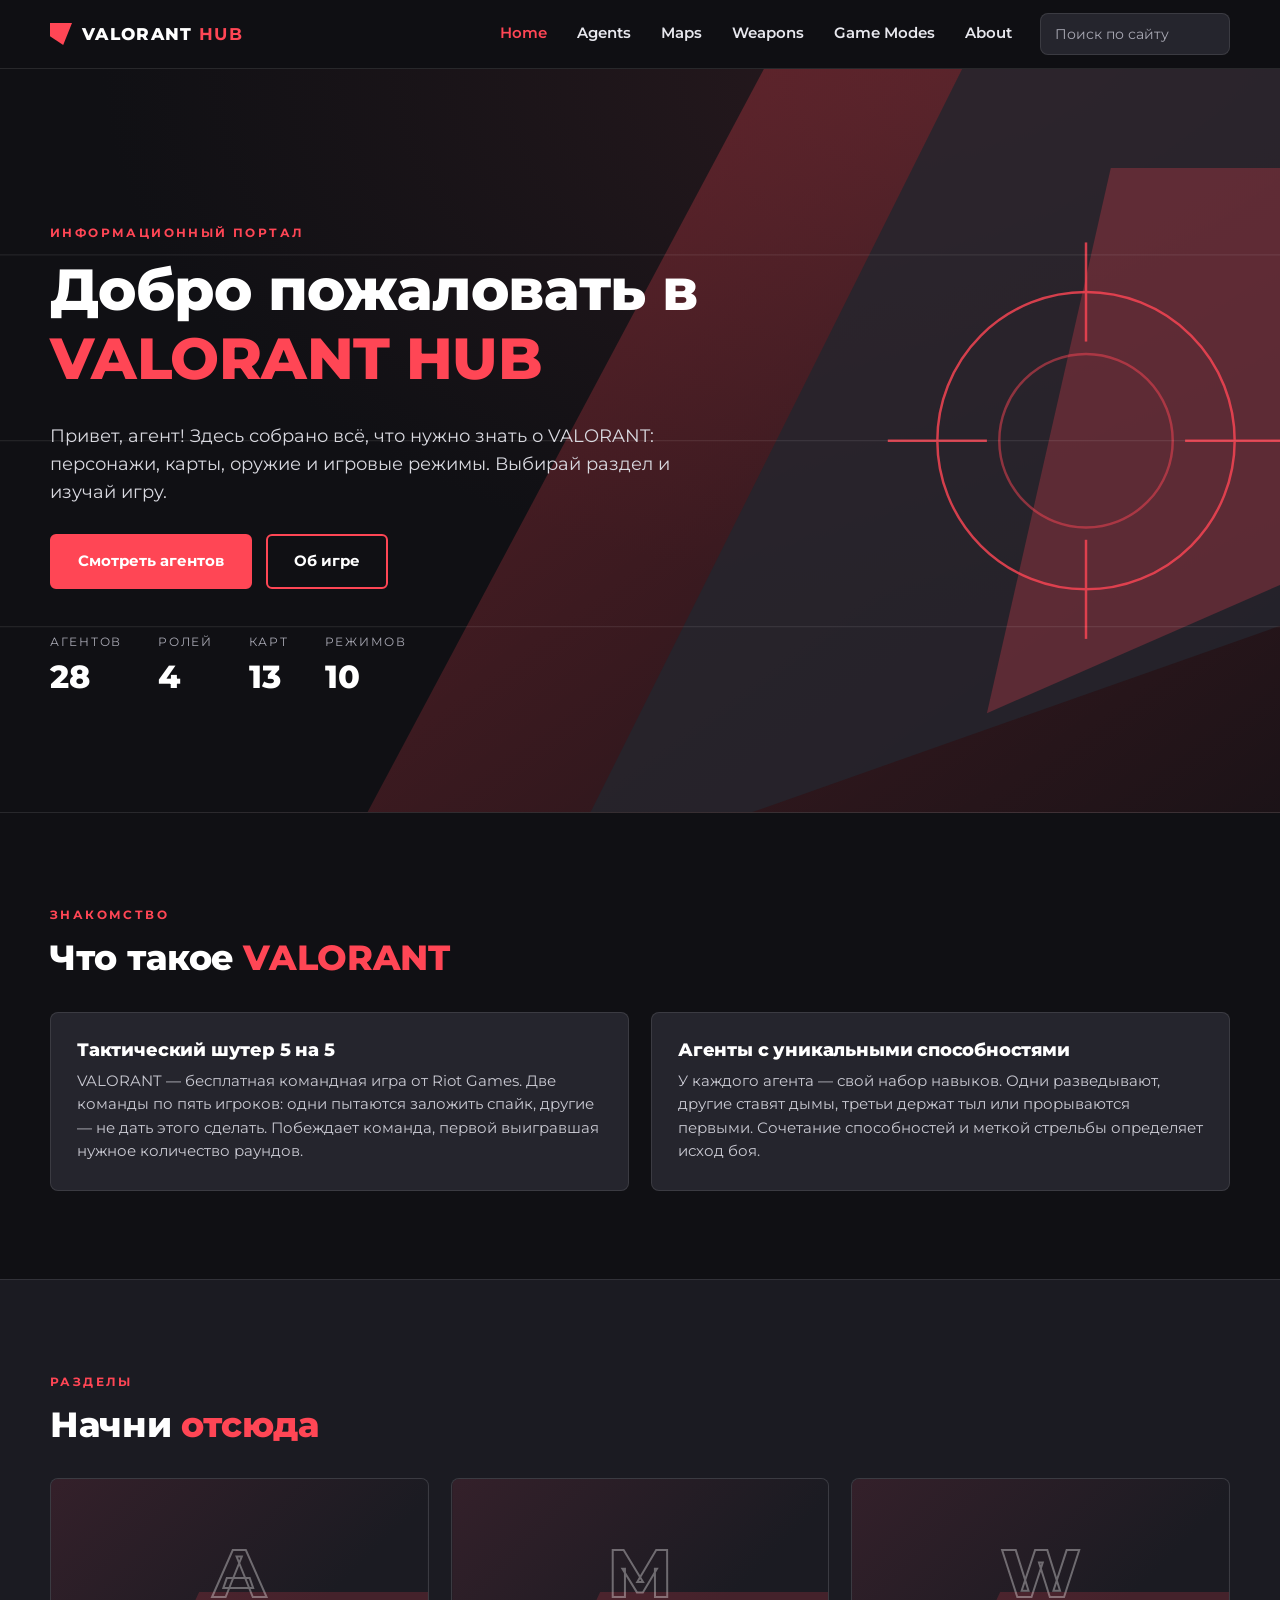
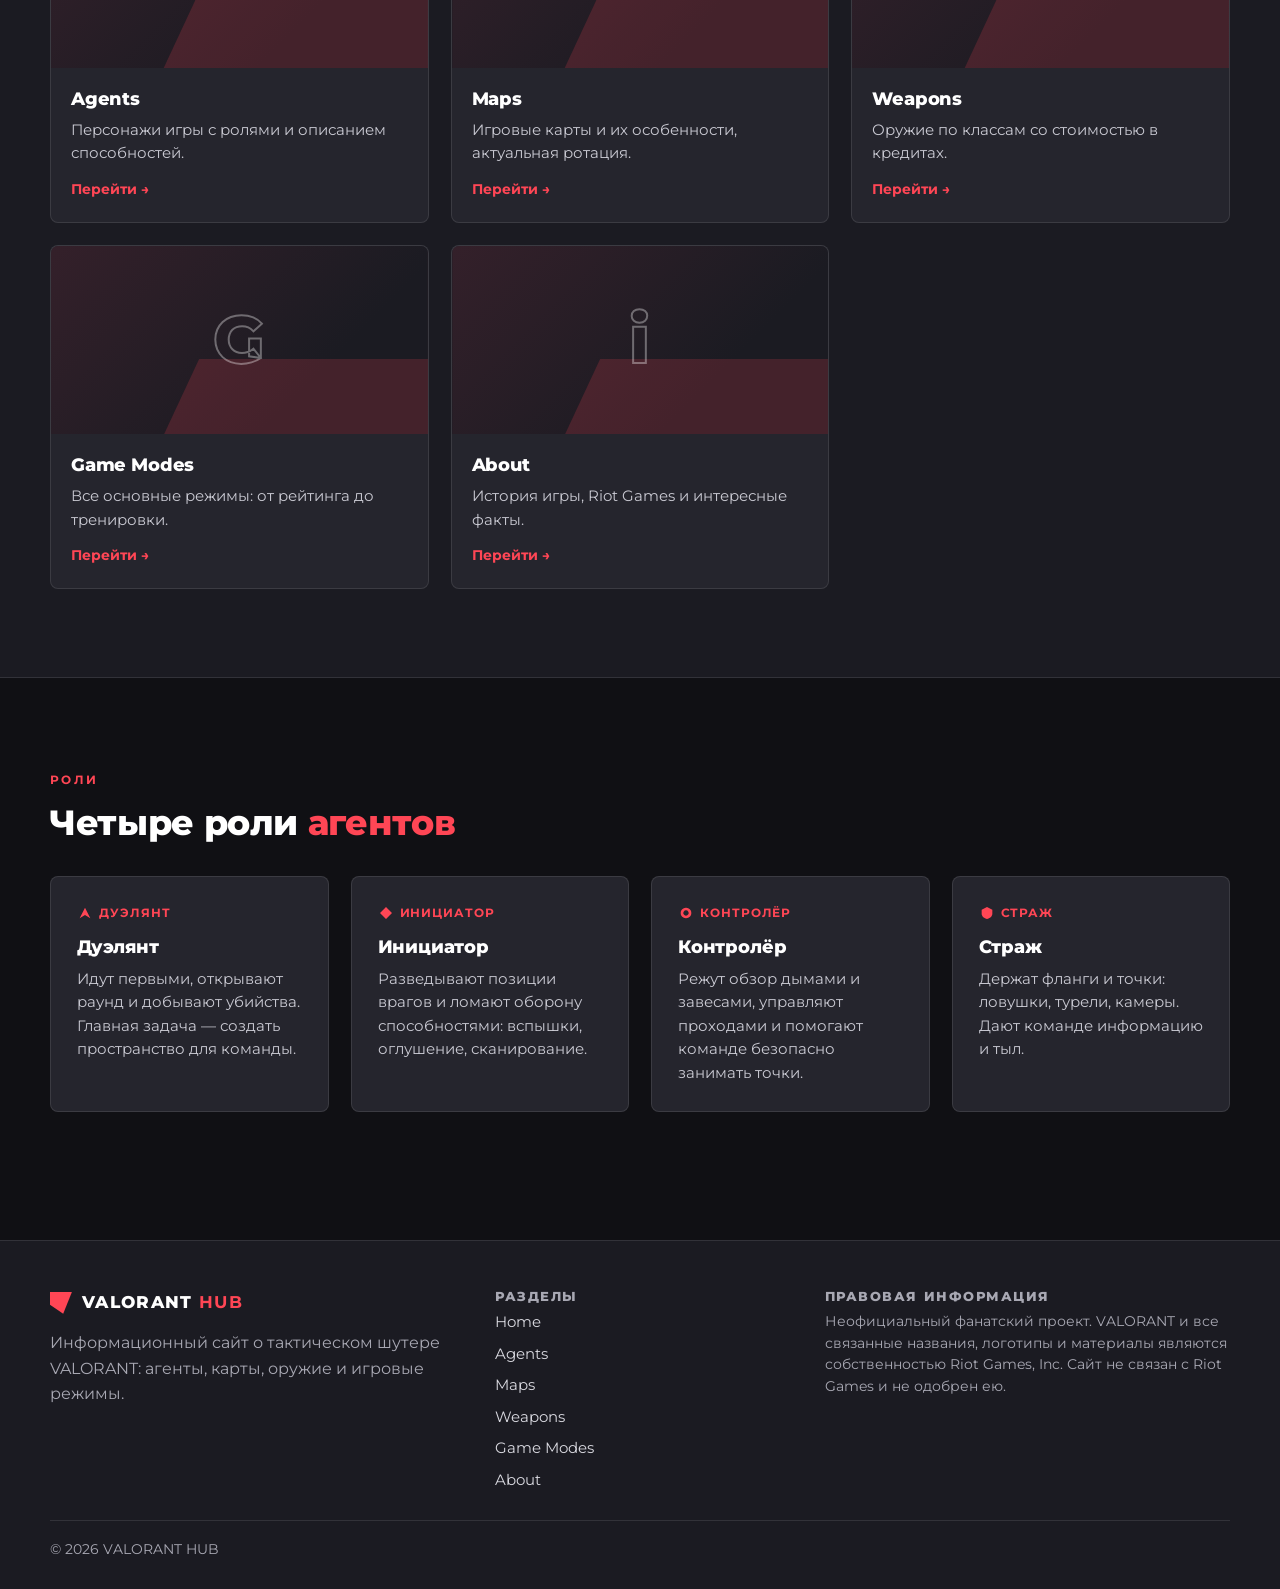
==== index.html @ 15f62a15 "Add VALORANT HUB site Static multi-page site: Home, Agents, Maps, Weapons, Game Modes, About. Dark t" ====
<!DOCTYPE html>
<html lang="ru">
<head>
<meta charset="utf-8">
<meta name="viewport" content="width=device-width, initial-scale=1">
<title>VALORANT HUB — всё об игре VALORANT</title>
<meta name="description" content="Информационный сайт о VALORANT: агенты, карты, оружие и игровые режимы.">
<meta name="theme-color" content="#101014">
<link rel="preconnect" href="https://fonts.googleapis.com">
<link rel="preconnect" href="https://fonts.gstatic.com" crossorigin>
<link href="https://fonts.googleapis.com/css2?family=Montserrat:wght@400;500;600;700;800&display=swap" rel="stylesheet">
<link rel="stylesheet" href="css/style.css">
</head>
<body>
<header class="site-header">
  <div class="container header-inner">
    <a class="logo" href="index.html" aria-label="VALORANT HUB — на главную"><span class="logo-mark" aria-hidden="true"></span><span class="logo-text">VALORANT <b>HUB</b></span></a>
    <button class="nav-toggle" type="button" aria-label="Открыть меню" aria-expanded="false" aria-controls="nav"><span></span><span></span><span></span></button>
    <nav id="nav" class="nav" aria-label="Основная навигация">
      <a href="index.html" class="active" aria-current="page">Home</a><a href="agents.html">Agents</a><a href="maps.html">Maps</a><a href="weapons.html">Weapons</a><a href="modes.html">Game Modes</a><a href="about.html">About</a>
      <div class="search">
        <input type="search" id="site-search" placeholder="Поиск по сайту" autocomplete="off" aria-label="Поиск по сайту">
        <ul id="search-results" class="search-results" hidden></ul>
      </div>
    </nav>
  </div>
</header>
<main>
<section class="hero">
  <svg class="hero-art" viewBox="0 0 1200 600" preserveAspectRatio="xMidYMid slice" aria-hidden="true">
    <defs>
      <linearGradient id="g1" x1="0" y1="0" x2="1" y2="1">
        <stop offset="0" stop-color="#FF4655" stop-opacity=".9"/>
        <stop offset="1" stop-color="#FF4655" stop-opacity=".1"/>
      </linearGradient>
    </defs>
    <polygon points="700,0 1200,0 1200,600 380,600" fill="url(#g1)" opacity=".35"/>
    <polygon points="860,0 1200,0 1200,420 690,600 560,600" fill="#25252D" opacity=".85"/>
    <polygon points="980,80 1200,80 1200,380 880,520" fill="#FF4655" opacity=".25"/>
    <g stroke="#FF4655" stroke-width="2" fill="none" opacity=".8">
      <circle cx="960" cy="300" r="120"/>
      <circle cx="960" cy="300" r="70" opacity=".6"/>
      <line x1="960" y1="140" x2="960" y2="220"/>
      <line x1="960" y1="380" x2="960" y2="460"/>
      <line x1="800" y1="300" x2="880" y2="300"/>
      <line x1="1040" y1="300" x2="1120" y2="300"/>
    </g>
    <g stroke="#fff" stroke-opacity=".08">
      <line x1="0" y1="150" x2="1200" y2="150"/>
      <line x1="0" y1="300" x2="1200" y2="300"/>
      <line x1="0" y1="450" x2="1200" y2="450"/>
    </g>
  </svg>
  <div class="container hero-inner">
    <span class="kicker">Информационный портал</span>
    <h1>Добро пожаловать в <span class="accent">VALORANT HUB</span></h1>
    <p class="lead">Привет, агент! Здесь собрано всё, что нужно знать о VALORANT: персонажи, карты, оружие и игровые режимы. Выбирай раздел и изучай игру.</p>
    <div class="btn-row">
      <a class="btn" href="agents.html">Смотреть агентов</a>
      <a class="btn btn-ghost" href="about.html">Об игре</a>
    </div>
    <dl class="stats">
      <div><dt>Агентов</dt><dd>28</dd></div>
      <div><dt>Ролей</dt><dd>4</dd></div>
      <div><dt>Карт</dt><dd>13</dd></div>
      <div><dt>Режимов</dt><dd>10</dd></div>
    </dl>
  </div>
</section><section class="section">
  <div class="container">
    <div class="section-head"><span class="kicker">Знакомство</span><h2>Что такое <span class="accent">VALORANT</span></h2></div>
    <div class="grid grid-2">
      <article class="card pad">
        <h3>Тактический шутер 5 на 5</h3>
        <p>VALORANT — бесплатная командная игра от Riot Games. Две команды по пять игроков: одни пытаются заложить спайк, другие — не дать этого сделать. Побеждает команда, первой выигравшая нужное количество раундов.</p>
      </article>
      <article class="card pad">
        <h3>Агенты с уникальными способностями</h3>
        <p>У каждого агента — свой набор навыков. Одни разведывают, другие ставят дымы, третьи держат тыл или прорываются первыми. Сочетание способностей и меткой стрельбы определяет исход боя.</p>
      </article>
    </div>
  </div>
</section><section class="section alt">
  <div class="container">
    <div class="section-head"><span class="kicker">Разделы</span><h2>Начни <span class="accent">отсюда</span></h2></div>
    <div class="grid grid-3"><a class="card link-card" href="agents.html"><div class="card-media small"><span class="ph" aria-hidden="true">A</span></div><div class="card-body"><h3>Agents</h3><p>Персонажи игры с ролями и описанием способностей.</p><span class="more">Перейти &rarr;</span></div></a><a class="card link-card" href="maps.html"><div class="card-media small"><span class="ph" aria-hidden="true">M</span></div><div class="card-body"><h3>Maps</h3><p>Игровые карты и их особенности, актуальная ротация.</p><span class="more">Перейти &rarr;</span></div></a><a class="card link-card" href="weapons.html"><div class="card-media small"><span class="ph" aria-hidden="true">W</span></div><div class="card-body"><h3>Weapons</h3><p>Оружие по классам со стоимостью в кредитах.</p><span class="more">Перейти &rarr;</span></div></a><a class="card link-card" href="modes.html"><div class="card-media small"><span class="ph" aria-hidden="true">G</span></div><div class="card-body"><h3>Game Modes</h3><p>Все основные режимы: от рейтинга до тренировки.</p><span class="more">Перейти &rarr;</span></div></a><a class="card link-card" href="about.html"><div class="card-media small"><span class="ph" aria-hidden="true">i</span></div><div class="card-body"><h3>About</h3><p>История игры, Riot Games и интересные факты.</p><span class="more">Перейти &rarr;</span></div></a></div>
  </div>
</section><section class="section">
  <div class="container">
    <div class="section-head"><span class="kicker">Роли</span><h2>Четыре роли <span class="accent">агентов</span></h2></div>
    <div class="grid grid-4"><article class="card pad role-card"><span class="chip chip-duelist"><svg viewBox="0 0 24 24" aria-hidden="true"><path d="M4 20 L12 4 L20 20 L12 15 Z"/></svg>Дуэлянт</span><h3>Дуэлянт</h3><p>Идут первыми, открывают раунд и добывают убийства. Главная задача — создать пространство для команды.</p></article><article class="card pad role-card"><span class="chip chip-initiator"><svg viewBox="0 0 24 24" aria-hidden="true"><path d="M12 3 L21 12 L12 21 L3 12 Z M12 8 L16 12 L12 16 L8 12 Z"/></svg>Инициатор</span><h3>Инициатор</h3><p>Разведывают позиции врагов и ломают оборону способностями: вспышки, оглушение, сканирование.</p></article><article class="card pad role-card"><span class="chip chip-controller"><svg viewBox="0 0 24 24" aria-hidden="true"><path d="M12 4a8 8 0 1 0 0.01 0z M12 8a4 4 0 1 1 -0.01 0z"/></svg>Контролёр</span><h3>Контролёр</h3><p>Режут обзор дымами и завесами, управляют проходами и помогают команде безопасно занимать точки.</p></article><article class="card pad role-card"><span class="chip chip-sentinel"><svg viewBox="0 0 24 24" aria-hidden="true"><path d="M12 3 L20 7 V13 C20 17 16 20 12 21 C8 20 4 17 4 13 V7 Z"/></svg>Страж</span><h3>Страж</h3><p>Держат фланги и точки: ловушки, турели, камеры. Дают команде информацию и тыл.</p></article></div>
  </div>
</section>
</main>
<footer class="site-footer">
  <div class="container footer-grid">
    <div>
      <div class="logo logo-footer"><span class="logo-mark" aria-hidden="true"></span><span class="logo-text">VALORANT <b>HUB</b></span></div>
      <p class="muted">Информационный сайт о тактическом шутере VALORANT: агенты, карты, оружие и игровые режимы.</p>
    </div>
    <div>
      <h4>Разделы</h4>
      <div class="footer-links"><a href="index.html">Home</a><a href="agents.html">Agents</a><a href="maps.html">Maps</a><a href="weapons.html">Weapons</a><a href="modes.html">Game Modes</a><a href="about.html">About</a></div>
    </div>
    <div>
      <h4>Правовая информация</h4>
      <p class="muted small">Неофициальный фанатский проект. VALORANT и все связанные названия, логотипы и материалы являются собственностью Riot Games, Inc. Сайт не связан с Riot Games и не одобрен ею.</p>
    </div>
  </div>
  <div class="container footer-bottom"><span>© 2026 VALORANT HUB</span></div>
</footer>
<script src="js/search-index.js"></script>
<script src="js/main.js"></script>
</body>
</html>
---- css/style.css ----
:root{
  --bg:#101014;--card:#25252D;--card-2:#1b1b22;--text:#fff;--muted:#a8a8b3;
  --red:#FF4655;--red-dark:#e03644;--line:rgba(255,255,255,.1);--radius:8px;
  --font:"Montserrat",Roboto,Arial,sans-serif;
}
*{box-sizing:border-box}
html{scroll-behavior:smooth;scroll-padding-top:84px}
body{margin:0;background:var(--bg);color:var(--text);font-family:var(--font);font-size:16px;line-height:1.6;-webkit-font-smoothing:antialiased}
img,svg{max-width:100%}
a{color:var(--red);text-decoration:none}
a:hover{color:#ff6a76}
h1,h2,h3,h4{line-height:1.2;margin:0 0 .5em;font-weight:800;letter-spacing:-.01em}
h1{font-size:clamp(2rem,5vw,3.6rem)}
h2{font-size:clamp(1.5rem,3vw,2.2rem)}
h3{font-size:1.15rem}
h4{font-size:.8rem;text-transform:uppercase;letter-spacing:.12em;color:var(--muted)}
p{margin:0 0 1em}
.container{width:min(1180px,100% - 40px);margin-inline:auto}
.narrow{width:min(820px,100% - 40px)}
.center{text-align:center}
.accent{color:var(--red)}
.muted{color:var(--muted)}
.small{font-size:.85rem}
.kicker{display:inline-block;font-size:.75rem;font-weight:700;letter-spacing:.2em;text-transform:uppercase;color:var(--red);margin-bottom:.8rem}
.lead{font-size:1.1rem;color:#d9d9e0;max-width:640px}

/* header */
.site-header{position:sticky;top:0;z-index:50;background:rgba(16,16,20,.92);backdrop-filter:blur(10px);border-bottom:1px solid var(--line)}
.header-inner{display:flex;align-items:center;justify-content:space-between;gap:20px;min-height:68px}
.logo{display:flex;align-items:center;gap:10px;color:var(--text);font-weight:800;letter-spacing:.08em;font-size:1.05rem}
.logo:hover{color:var(--text)}
.logo b{color:var(--red)}
.logo-mark{width:22px;height:22px;background:var(--red);clip-path:polygon(0 0,100% 0,60% 100%,0 60%)}
.nav{display:flex;align-items:center;gap:6px}
.nav>a{color:#e8e8ee;font-weight:600;font-size:.92rem;padding:8px 12px;border-radius:var(--radius);transition:color .2s}
.nav>a:hover,.nav>a.active{color:var(--red)}
.nav-toggle{display:none;background:none;border:0;padding:10px;cursor:pointer}
.nav-toggle span{display:block;width:24px;height:2px;background:#fff;margin:5px 0;transition:.25s}
.search{position:relative;margin-left:10px}
.search input{width:190px;background:var(--card);border:1px solid var(--line);color:#fff;padding:9px 14px;border-radius:var(--radius);font:inherit;font-size:.88rem}
.search input:focus{outline:2px solid var(--red);outline-offset:1px}
.search input::placeholder{color:var(--muted)}
.search-results{position:absolute;right:0;top:calc(100% + 8px);width:340px;max-height:380px;overflow:auto;list-style:none;margin:0;padding:6px;background:var(--card);border:1px solid var(--line);border-radius:var(--radius);box-shadow:0 20px 40px rgba(0,0,0,.5)}
.search-results a{display:block;padding:10px 12px;border-radius:6px;color:#fff}
.search-results a:hover,.search-results a:focus{background:rgba(255,70,85,.15);outline:0}
.search-results small{display:block;color:var(--muted);font-size:.78rem}
.search-results .empty{padding:12px;color:var(--muted);font-size:.9rem}

/* hero */
.hero{position:relative;overflow:hidden;border-bottom:1px solid var(--line);background:radial-gradient(120% 120% at 80% 0,#2a1a1f 0,var(--bg) 60%)}
.hero-art{position:absolute;inset:0;width:100%;height:100%}
.hero-inner{position:relative;padding:clamp(70px,12vw,150px) 0 clamp(60px,9vw,110px)}
.hero h1{max-width:760px}
.btn-row{display:flex;flex-wrap:wrap;gap:14px;margin:28px 0 44px}
.btn{display:inline-block;background:var(--red);color:#fff;font:inherit;font-weight:700;font-size:.95rem;padding:13px 26px;border:2px solid var(--red);border-radius:6px;cursor:pointer;transition:background .2s,transform .2s}
.btn:hover{background:var(--red-dark);border-color:var(--red-dark);color:#fff;transform:translateY(-2px)}
.btn-ghost{background:transparent}
.btn-ghost:hover{background:var(--red)}
.stats{display:flex;flex-wrap:wrap;gap:36px;margin:0}
.stats dt{font-size:.72rem;letter-spacing:.15em;text-transform:uppercase;color:var(--muted)}
.stats dd{margin:0;font-size:2rem;font-weight:800}

/* sections */
.section{padding:clamp(48px,7vw,88px) 0}
.section.alt{background:var(--card-2);border-block:1px solid var(--line)}
.section-head{margin-bottom:32px}
.page-head{padding:clamp(48px,7vw,84px) 0 20px;border-bottom:1px solid var(--line);background:linear-gradient(180deg,#1a1519,var(--bg))}
.page-head .lead{margin-bottom:24px}
.note{margin-top:32px;padding:14px 18px;border-left:3px solid var(--red);background:var(--card-2);color:var(--muted);font-size:.9rem;border-radius:0 var(--radius) var(--radius) 0}

/* grids and cards */
.grid{display:grid;gap:22px}
.grid-2{grid-template-columns:repeat(2,1fr)}
.grid-3{grid-template-columns:repeat(3,1fr)}
.grid-4{grid-template-columns:repeat(4,1fr)}
.card{background:var(--card);border:1px solid var(--line);border-radius:var(--radius);overflow:hidden;transition:transform .2s,border-color .2s}
.card:target{border-color:var(--red);box-shadow:0 0 0 2px var(--red)}
.card.pad{padding:26px}
.card:hover{transform:translateY(-4px);border-color:rgba(255,70,85,.6)}
.card-body{padding:20px}
.card-body p,.card.pad p{color:#c9c9d2;font-size:.92rem;margin-bottom:0}
.card.pad h2{margin-bottom:.7em}
.card.pad p+p{margin-top:1em}
.card-media{position:relative;aspect-ratio:4/3;display:grid;place-items:center;background:linear-gradient(135deg,#34202a,#1b1b22 70%);background-size:cover;background-position:center top;overflow:hidden}
.card-media::before{content:"";position:absolute;inset:auto -20% -40% 30%;height:80%;background:var(--red);opacity:.18;transform:skewX(-25deg)}
.card-media.small{aspect-ratio:16/8}
.card-media .ph{position:relative;font-size:4.2rem;font-weight:800;color:transparent;-webkit-text-stroke:2px rgba(255,255,255,.35)}
.card-media.has-img .ph,.card-media.has-img::before{display:none}
.link-card{display:block;color:inherit}
.link-card:hover{color:inherit}
.more{display:inline-block;margin-top:12px;color:var(--red);font-weight:700;font-size:.9rem}
.group{margin-bottom:56px}
.group h2{margin-bottom:20px}
.muted-title{font-size:.55em;color:var(--muted);font-weight:600;letter-spacing:.1em;text-transform:uppercase;margin-left:8px}
.price{display:inline-block;font-size:.78rem;font-weight:700;color:var(--red);margin-bottom:8px}
.mode{position:relative}
.mode-no{position:absolute;top:14px;right:20px;font-size:2.6rem;font-weight:800;color:rgba(255,255,255,.07)}
.role-card .chip{margin-bottom:14px}
.facts{margin:0;padding-left:20px;color:#c9c9d2}
.facts li{margin-bottom:.7em}

/* chips, badges, filters */
.chip{display:inline-flex;align-items:center;gap:6px;font-size:.72rem;font-weight:700;letter-spacing:.08em;text-transform:uppercase;color:var(--red);margin-bottom:10px}
.chip svg{width:16px;height:16px;fill:currentColor}
.badge{display:inline-block;font-size:.7rem;font-weight:700;letter-spacing:.08em;text-transform:uppercase;padding:3px 9px;border-radius:4px;margin-bottom:10px}
.badge.on{background:rgba(255,70,85,.18);color:var(--red)}
.badge.off{background:rgba(255,255,255,.08);color:var(--muted)}
.filters{display:flex;flex-wrap:wrap;gap:10px;margin-bottom:28px}
.filter{background:var(--card);color:#fff;border:1px solid var(--line);font:inherit;font-weight:600;font-size:.88rem;padding:9px 18px;border-radius:6px;cursor:pointer;transition:.2s}
.filter:hover{border-color:var(--red)}
.filter.active{background:var(--red);border-color:var(--red)}

/* footer */
.site-footer{margin-top:40px;background:var(--card-2);border-top:1px solid var(--line)}
.footer-grid{display:grid;grid-template-columns:1.4fr 1fr 1.4fr;gap:40px;padding:48px 0 28px}
.logo-footer{margin-bottom:14px}
.footer-links{display:flex;flex-direction:column;gap:8px}
.footer-links a{color:#d9d9e0;font-size:.92rem}
.footer-links a:hover{color:var(--red)}
.footer-bottom{padding:18px 0 28px;border-top:1px solid var(--line);color:var(--muted);font-size:.85rem}

/* responsive */
@media (max-width:1000px){
  .grid-4{grid-template-columns:repeat(3,1fr)}
  .search input{width:150px}
}
@media (max-width:860px){
  .grid-3,.grid-4{grid-template-columns:repeat(2,1fr)}
  .nav-toggle{display:block}
  .nav{position:absolute;left:0;right:0;top:100%;flex-direction:column;align-items:stretch;gap:0;background:var(--bg);border-bottom:1px solid var(--line);padding:10px 20px 20px;display:none}
  .nav.open{display:flex}
  .nav>a{padding:14px 4px;border-bottom:1px solid var(--line);border-radius:0}
  .search{margin:14px 0 0}
  .search input{width:100%}
  .search-results{width:100%;position:static;margin-top:8px;box-shadow:none}
  .nav-toggle[aria-expanded="true"] span:nth-child(1){transform:translateY(7px) rotate(45deg)}
  .nav-toggle[aria-expanded="true"] span:nth-child(2){opacity:0}
  .nav-toggle[aria-expanded="true"] span:nth-child(3){transform:translateY(-7px) rotate(-45deg)}
  .footer-grid{grid-template-columns:1fr;gap:28px}
}
@media (max-width:560px){
  .grid-2,.grid-3,.grid-4{grid-template-columns:1fr}
  .stats{gap:24px}
  .btn{width:100%;text-align:center}
}
@media (prefers-reduced-motion:reduce){*{transition:none!important;scroll-behavior:auto!important}}
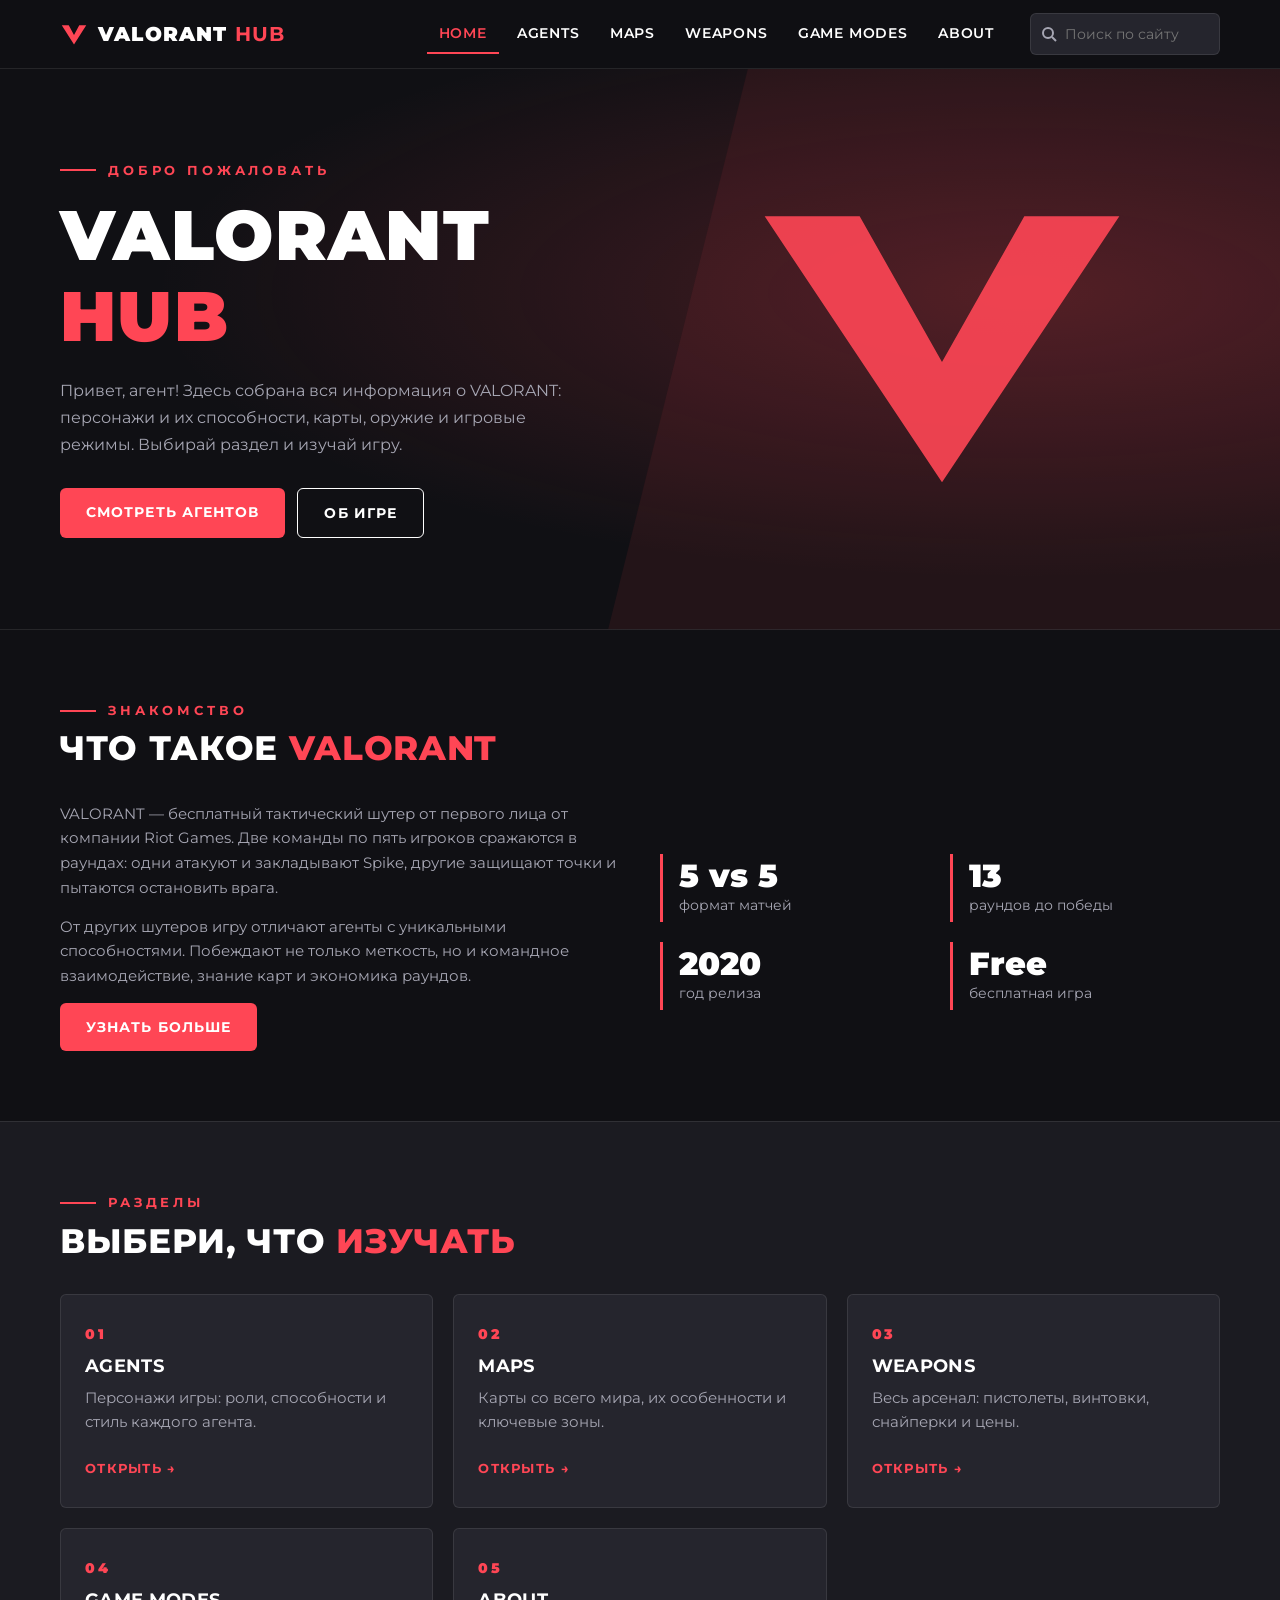
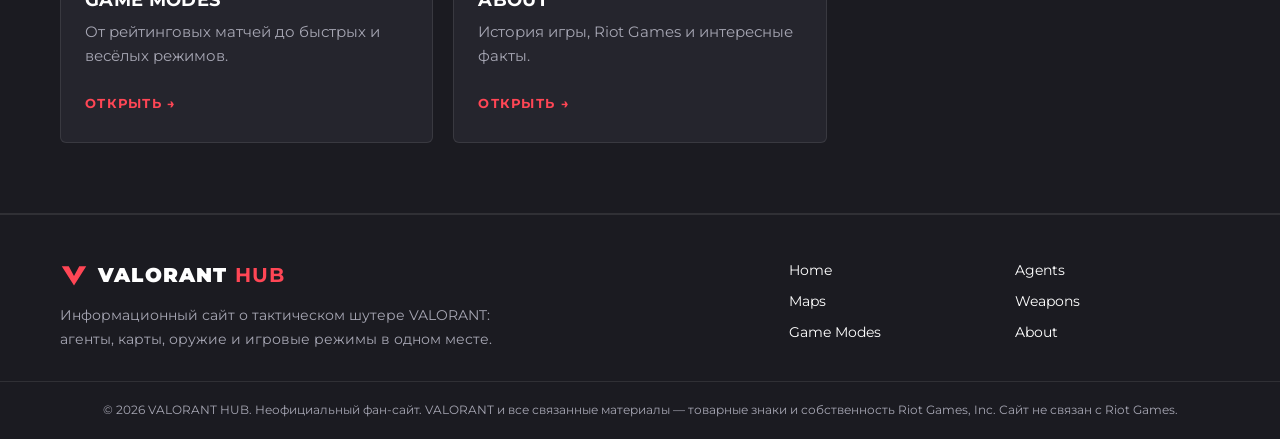
==== commit 4ff25df1: "Add VALORANT HUB website Co-Authored-By: Claude Sonnet 5.5 <noreply@anthropic.com> Claude-Session: h" ====
--- a/index.html
+++ b/index.html
@@ -1,115 +1,50 @@
 <!DOCTYPE html>
 <html lang="ru">
 <head>
-<meta charset="utf-8">
+<meta charset="UTF-8">
 <meta name="viewport" content="width=device-width, initial-scale=1">
 <title>VALORANT HUB — всё об игре VALORANT</title>
-<meta name="description" content="Информационный сайт о VALORANT: агенты, карты, оружие и игровые режимы.">
+<meta name="description" content="VALORANT HUB — информационный сайт об игре VALORANT: агенты, карты, оружие и игровые режимы.">
 <meta name="theme-color" content="#101014">
+<link rel="icon" href="data:image/svg+xml,%3Csvg xmlns='http://www.w3.org/2000/svg' viewBox='0 0 32 32'%3E%3Crect width='32' height='32' fill='%23101014'/%3E%3Cpath fill='%23FF4655' d='M3 7h8l5 9 5-9h8L16 26z'/%3E%3C/svg%3E">
 <link rel="preconnect" href="https://fonts.googleapis.com">
-<link rel="preconnect" href="https://fonts.gstatic.com" crossorigin>
-<link href="https://fonts.googleapis.com/css2?family=Montserrat:wght@400;500;600;700;800&display=swap" rel="stylesheet">
+<link href="https://fonts.googleapis.com/css2?family=Montserrat:wght@400;600;700;800;900&display=swap" rel="stylesheet">
 <link rel="stylesheet" href="css/style.css">
 </head>
-<body>
-<header class="site-header">
-  <div class="container header-inner">
-    <a class="logo" href="index.html" aria-label="VALORANT HUB — на главную"><span class="logo-mark" aria-hidden="true"></span><span class="logo-text">VALORANT <b>HUB</b></span></a>
-    <button class="nav-toggle" type="button" aria-label="Открыть меню" aria-expanded="false" aria-controls="nav"><span></span><span></span><span></span></button>
-    <nav id="nav" class="nav" aria-label="Основная навигация">
-      <a href="index.html" class="active" aria-current="page">Home</a><a href="agents.html">Agents</a><a href="maps.html">Maps</a><a href="weapons.html">Weapons</a><a href="modes.html">Game Modes</a><a href="about.html">About</a>
-      <div class="search">
-        <input type="search" id="site-search" placeholder="Поиск по сайту" autocomplete="off" aria-label="Поиск по сайту">
-        <ul id="search-results" class="search-results" hidden></ul>
-      </div>
-    </nav>
-  </div>
-</header>
+<body data-page="home">
 <main>
-<section class="hero">
-  <svg class="hero-art" viewBox="0 0 1200 600" preserveAspectRatio="xMidYMid slice" aria-hidden="true">
-    <defs>
-      <linearGradient id="g1" x1="0" y1="0" x2="1" y2="1">
-        <stop offset="0" stop-color="#FF4655" stop-opacity=".9"/>
-        <stop offset="1" stop-color="#FF4655" stop-opacity=".1"/>
-      </linearGradient>
-    </defs>
-    <polygon points="700,0 1200,0 1200,600 380,600" fill="url(#g1)" opacity=".35"/>
-    <polygon points="860,0 1200,0 1200,420 690,600 560,600" fill="#25252D" opacity=".85"/>
-    <polygon points="980,80 1200,80 1200,380 880,520" fill="#FF4655" opacity=".25"/>
-    <g stroke="#FF4655" stroke-width="2" fill="none" opacity=".8">
-      <circle cx="960" cy="300" r="120"/>
-      <circle cx="960" cy="300" r="70" opacity=".6"/>
-      <line x1="960" y1="140" x2="960" y2="220"/>
-      <line x1="960" y1="380" x2="960" y2="460"/>
-      <line x1="800" y1="300" x2="880" y2="300"/>
-      <line x1="1040" y1="300" x2="1120" y2="300"/>
-    </g>
-    <g stroke="#fff" stroke-opacity=".08">
-      <line x1="0" y1="150" x2="1200" y2="150"/>
-      <line x1="0" y1="300" x2="1200" y2="300"/>
-      <line x1="0" y1="450" x2="1200" y2="450"/>
-    </g>
-  </svg>
-  <div class="container hero-inner">
-    <span class="kicker">Информационный портал</span>
-    <h1>Добро пожаловать в <span class="accent">VALORANT HUB</span></h1>
-    <p class="lead">Привет, агент! Здесь собрано всё, что нужно знать о VALORANT: персонажи, карты, оружие и игровые режимы. Выбирай раздел и изучай игру.</p>
-    <div class="btn-row">
-      <a class="btn" href="agents.html">Смотреть агентов</a>
-      <a class="btn btn-ghost" href="about.html">Об игре</a>
-    </div>
-    <dl class="stats">
-      <div><dt>Агентов</dt><dd>28</dd></div>
-      <div><dt>Ролей</dt><dd>4</dd></div>
-      <div><dt>Карт</dt><dd>13</dd></div>
-      <div><dt>Режимов</dt><dd>10</dd></div>
-    </dl>
-  </div>
-</section><section class="section">
-  <div class="container">
-    <div class="section-head"><span class="kicker">Знакомство</span><h2>Что такое <span class="accent">VALORANT</span></h2></div>
-    <div class="grid grid-2">
-      <article class="card pad">
-        <h3>Тактический шутер 5 на 5</h3>
-        <p>VALORANT — бесплатная командная игра от Riot Games. Две команды по пять игроков: одни пытаются заложить спайк, другие — не дать этого сделать. Побеждает команда, первой выигравшая нужное количество раундов.</p>
-      </article>
-      <article class="card pad">
-        <h3>Агенты с уникальными способностями</h3>
-        <p>У каждого агента — свой набор навыков. Одни разведывают, другие ставят дымы, третьи держат тыл или прорываются первыми. Сочетание способностей и меткой стрельбы определяет исход боя.</p>
-      </article>
-    </div>
-  </div>
-</section><section class="section alt">
-  <div class="container">
-    <div class="section-head"><span class="kicker">Разделы</span><h2>Начни <span class="accent">отсюда</span></h2></div>
-    <div class="grid grid-3"><a class="card link-card" href="agents.html"><div class="card-media small"><span class="ph" aria-hidden="true">A</span></div><div class="card-body"><h3>Agents</h3><p>Персонажи игры с ролями и описанием способностей.</p><span class="more">Перейти &rarr;</span></div></a><a class="card link-card" href="maps.html"><div class="card-media small"><span class="ph" aria-hidden="true">M</span></div><div class="card-body"><h3>Maps</h3><p>Игровые карты и их особенности, актуальная ротация.</p><span class="more">Перейти &rarr;</span></div></a><a class="card link-card" href="weapons.html"><div class="card-media small"><span class="ph" aria-hidden="true">W</span></div><div class="card-body"><h3>Weapons</h3><p>Оружие по классам со стоимостью в кредитах.</p><span class="more">Перейти &rarr;</span></div></a><a class="card link-card" href="modes.html"><div class="card-media small"><span class="ph" aria-hidden="true">G</span></div><div class="card-body"><h3>Game Modes</h3><p>Все основные режимы: от рейтинга до тренировки.</p><span class="more">Перейти &rarr;</span></div></a><a class="card link-card" href="about.html"><div class="card-media small"><span class="ph" aria-hidden="true">i</span></div><div class="card-body"><h3>About</h3><p>История игры, Riot Games и интересные факты.</p><span class="more">Перейти &rarr;</span></div></a></div>
-  </div>
-</section><section class="section">
-  <div class="container">
-    <div class="section-head"><span class="kicker">Роли</span><h2>Четыре роли <span class="accent">агентов</span></h2></div>
-    <div class="grid grid-4"><article class="card pad role-card"><span class="chip chip-duelist"><svg viewBox="0 0 24 24" aria-hidden="true"><path d="M4 20 L12 4 L20 20 L12 15 Z"/></svg>Дуэлянт</span><h3>Дуэлянт</h3><p>Идут первыми, открывают раунд и добывают убийства. Главная задача — создать пространство для команды.</p></article><article class="card pad role-card"><span class="chip chip-initiator"><svg viewBox="0 0 24 24" aria-hidden="true"><path d="M12 3 L21 12 L12 21 L3 12 Z M12 8 L16 12 L12 16 L8 12 Z"/></svg>Инициатор</span><h3>Инициатор</h3><p>Разведывают позиции врагов и ломают оборону способностями: вспышки, оглушение, сканирование.</p></article><article class="card pad role-card"><span class="chip chip-controller"><svg viewBox="0 0 24 24" aria-hidden="true"><path d="M12 4a8 8 0 1 0 0.01 0z M12 8a4 4 0 1 1 -0.01 0z"/></svg>Контролёр</span><h3>Контролёр</h3><p>Режут обзор дымами и завесами, управляют проходами и помогают команде безопасно занимать точки.</p></article><article class="card pad role-card"><span class="chip chip-sentinel"><svg viewBox="0 0 24 24" aria-hidden="true"><path d="M12 3 L20 7 V13 C20 17 16 20 12 21 C8 20 4 17 4 13 V7 Z"/></svg>Страж</span><h3>Страж</h3><p>Держат фланги и точки: ловушки, турели, камеры. Дают команде информацию и тыл.</p></article></div>
-  </div>
-</section>
+<section class="hero"><div class="container hero-inner">
+<div class="hero-text">
+<div class="eyebrow">Добро пожаловать</div>
+<h1>VALORANT <span class="accent">HUB</span></h1>
+<p>Привет, агент! Здесь собрана вся информация о VALORANT: персонажи и их способности, карты, оружие и игровые режимы. Выбирай раздел и изучай игру.</p>
+<div class="hero-btns"><a class="btn" href="agents.html">Смотреть агентов</a><a class="btn ghost" href="about.html">Об игре</a></div>
+</div>
+<div class="hero-art" id="hero-art"><div class="fallback"><svg viewBox="0 0 120 100" aria-hidden="true"><path fill="#FF4655" d="M4 8h30l26 46 26-46h30L60 92z"/></svg></div></div>
+</div></section>
+
+<section class="section"><div class="container">
+<div class="section-head"><div class="eyebrow">Знакомство</div><h2>Что такое <span class="accent">VALORANT</span></h2></div>
+<div class="split">
+<div>
+<p>VALORANT — бесплатный тактический шутер от первого лица от компании Riot Games. Две команды по пять игроков сражаются в раундах: одни атакуют и закладывают Spike, другие защищают точки и пытаются остановить врага.</p>
+<p>От других шутеров игру отличают агенты с уникальными способностями. Побеждают не только меткость, но и командное взаимодействие, знание карт и экономика раундов.</p>
+<a class="btn" href="about.html">Узнать больше</a>
+</div>
+<div class="stats" style="grid-template-columns:1fr 1fr">
+<div class="stat"><b>5 vs 5</b><span>формат матчей</span></div>
+<div class="stat"><b>13</b><span>раундов до победы</span></div>
+<div class="stat"><b>2020</b><span>год релиза</span></div>
+<div class="stat"><b>Free</b><span>бесплатная игра</span></div>
+</div></div>
+</div></section>
+
+<section class="section alt"><div class="container">
+<div class="section-head"><div class="eyebrow">Разделы</div><h2>Выбери, что <span class="accent">изучать</span></h2></div>
+<div class="grid c3 single" id="home-cards"></div>
+</div></section>
 </main>
-<footer class="site-footer">
-  <div class="container footer-grid">
-    <div>
-      <div class="logo logo-footer"><span class="logo-mark" aria-hidden="true"></span><span class="logo-text">VALORANT <b>HUB</b></span></div>
-      <p class="muted">Информационный сайт о тактическом шутере VALORANT: агенты, карты, оружие и игровые режимы.</p>
-    </div>
-    <div>
-      <h4>Разделы</h4>
-      <div class="footer-links"><a href="index.html">Home</a><a href="agents.html">Agents</a><a href="maps.html">Maps</a><a href="weapons.html">Weapons</a><a href="modes.html">Game Modes</a><a href="about.html">About</a></div>
-    </div>
-    <div>
-      <h4>Правовая информация</h4>
-      <p class="muted small">Неофициальный фанатский проект. VALORANT и все связанные названия, логотипы и материалы являются собственностью Riot Games, Inc. Сайт не связан с Riot Games и не одобрен ею.</p>
-    </div>
-  </div>
-  <div class="container footer-bottom"><span>© 2026 VALORANT HUB</span></div>
-</footer>
-<script src="js/search-index.js"></script>
+<script src="js/data.js"></script>
 <script src="js/main.js"></script>
 </body>
 </html>
--- a/css/style.css
+++ b/css/style.css
@@ -1,146 +1,189 @@
 :root{
-  --bg:#101014;--card:#25252D;--card-2:#1b1b22;--text:#fff;--muted:#a8a8b3;
-  --red:#FF4655;--red-dark:#e03644;--line:rgba(255,255,255,.1);--radius:8px;
-  --font:"Montserrat",Roboto,Arial,sans-serif;
+  --bg:#101014;
+  --card:#25252D;
+  --card-2:#1b1b21;
+  --white:#FFFFFF;
+  --muted:#a6a6b3;
+  --red:#FF4655;
+  --red-dark:#d93a48;
+  --line:rgba(255,255,255,.09);
+  --radius:6px;
+  --font:'Montserrat','Roboto',Arial,sans-serif;
 }
-*{box-sizing:border-box}
-html{scroll-behavior:smooth;scroll-padding-top:84px}
-body{margin:0;background:var(--bg);color:var(--text);font-family:var(--font);font-size:16px;line-height:1.6;-webkit-font-smoothing:antialiased}
-img,svg{max-width:100%}
-a{color:var(--red);text-decoration:none}
-a:hover{color:#ff6a76}
-h1,h2,h3,h4{line-height:1.2;margin:0 0 .5em;font-weight:800;letter-spacing:-.01em}
-h1{font-size:clamp(2rem,5vw,3.6rem)}
-h2{font-size:clamp(1.5rem,3vw,2.2rem)}
-h3{font-size:1.15rem}
-h4{font-size:.8rem;text-transform:uppercase;letter-spacing:.12em;color:var(--muted)}
-p{margin:0 0 1em}
-.container{width:min(1180px,100% - 40px);margin-inline:auto}
-.narrow{width:min(820px,100% - 40px)}
-.center{text-align:center}
+*{box-sizing:border-box;margin:0;padding:0}
+html{scroll-behavior:smooth;scroll-padding-top:90px}
+body{background:var(--bg);color:var(--white);font-family:var(--font);font-size:15px;line-height:1.65;min-height:100vh;display:flex;flex-direction:column}
+main{flex:1}
+img{max-width:100%;display:block}
+a{color:var(--red);text-decoration:none;transition:color .2s}
+a:hover{color:var(--white)}
+.container{width:100%;max-width:1200px;margin:0 auto;padding:0 20px}
+h1,h2,h3{line-height:1.15;text-transform:uppercase;letter-spacing:.02em}
+h1{font-size:clamp(2.2rem,6vw,4.4rem);font-weight:900}
+h2{font-size:clamp(1.5rem,3vw,2.1rem);font-weight:800}
+h3{font-size:1.1rem;font-weight:700}
 .accent{color:var(--red)}
-.muted{color:var(--muted)}
-.small{font-size:.85rem}
-.kicker{display:inline-block;font-size:.75rem;font-weight:700;letter-spacing:.2em;text-transform:uppercase;color:var(--red);margin-bottom:.8rem}
-.lead{font-size:1.1rem;color:#d9d9e0;max-width:640px}
 
 /* header */
-.site-header{position:sticky;top:0;z-index:50;background:rgba(16,16,20,.92);backdrop-filter:blur(10px);border-bottom:1px solid var(--line)}
-.header-inner{display:flex;align-items:center;justify-content:space-between;gap:20px;min-height:68px}
-.logo{display:flex;align-items:center;gap:10px;color:var(--text);font-weight:800;letter-spacing:.08em;font-size:1.05rem}
-.logo:hover{color:var(--text)}
+.site-header{position:sticky;top:0;z-index:50;background:rgba(16,16,20,.92);backdrop-filter:blur(8px);border-bottom:1px solid var(--line)}
+.header-inner{display:flex;align-items:center;gap:24px;height:68px}
+.logo{font-weight:900;font-size:1.25rem;letter-spacing:.06em;color:var(--white);display:flex;align-items:center;gap:10px;margin-right:auto}
+.logo:hover{color:var(--white)}
+.logo svg{width:28px;height:28px;flex:none}
 .logo b{color:var(--red)}
-.logo-mark{width:22px;height:22px;background:var(--red);clip-path:polygon(0 0,100% 0,60% 100%,0 60%)}
-.nav{display:flex;align-items:center;gap:6px}
-.nav>a{color:#e8e8ee;font-weight:600;font-size:.92rem;padding:8px 12px;border-radius:var(--radius);transition:color .2s}
-.nav>a:hover,.nav>a.active{color:var(--red)}
-.nav-toggle{display:none;background:none;border:0;padding:10px;cursor:pointer}
-.nav-toggle span{display:block;width:24px;height:2px;background:#fff;margin:5px 0;transition:.25s}
-.search{position:relative;margin-left:10px}
-.search input{width:190px;background:var(--card);border:1px solid var(--line);color:#fff;padding:9px 14px;border-radius:var(--radius);font:inherit;font-size:.88rem}
-.search input:focus{outline:2px solid var(--red);outline-offset:1px}
-.search input::placeholder{color:var(--muted)}
-.search-results{position:absolute;right:0;top:calc(100% + 8px);width:340px;max-height:380px;overflow:auto;list-style:none;margin:0;padding:6px;background:var(--card);border:1px solid var(--line);border-radius:var(--radius);box-shadow:0 20px 40px rgba(0,0,0,.5)}
-.search-results a{display:block;padding:10px 12px;border-radius:6px;color:#fff}
-.search-results a:hover,.search-results a:focus{background:rgba(255,70,85,.15);outline:0}
-.search-results small{display:block;color:var(--muted);font-size:.78rem}
-.search-results .empty{padding:12px;color:var(--muted);font-size:.9rem}
+.nav{display:flex;gap:6px}
+.nav a{color:var(--white);font-weight:600;font-size:.85rem;text-transform:uppercase;letter-spacing:.06em;padding:8px 12px;border-bottom:2px solid transparent}
+.nav a:hover{color:var(--red)}
+.nav a.active{color:var(--red);border-color:var(--red)}
+.search{position:relative}
+.search input{background:var(--card);border:1px solid var(--line);color:var(--white);border-radius:var(--radius);padding:9px 12px 9px 34px;font:inherit;font-size:.85rem;width:190px;transition:border-color .2s,width .2s;
+  background-image:url("data:image/svg+xml,%3Csvg xmlns='http://www.w3.org/2000/svg' width='16' height='16' fill='none' stroke='%23a6a6b3' stroke-width='2'%3E%3Ccircle cx='7' cy='7' r='5'/%3E%3Cpath d='m11 11 4 4'/%3E%3C/svg%3E");background-repeat:no-repeat;background-position:10px center}
+.search input:focus{outline:none;border-color:var(--red);width:250px}
+.results{position:absolute;right:0;top:calc(100% + 8px);width:320px;max-width:86vw;background:var(--card);border:1px solid var(--line);border-radius:var(--radius);overflow:hidden;display:none;box-shadow:0 14px 40px rgba(0,0,0,.5)}
+.results.open{display:block}
+.results a{display:flex;justify-content:space-between;gap:12px;padding:10px 14px;color:var(--white);border-bottom:1px solid var(--line);font-size:.88rem}
+.results a:last-child{border:0}
+.results a:hover{background:rgba(255,70,85,.14)}
+.results small{color:var(--muted);text-transform:uppercase;letter-spacing:.06em;font-size:.68rem;align-self:center}
+.results p{padding:12px 14px;color:var(--muted);font-size:.88rem}
+.burger{display:none;background:none;border:1px solid var(--line);border-radius:var(--radius);width:42px;height:42px;cursor:pointer;color:var(--white)}
+.burger span,.burger span::before,.burger span::after{display:block;width:18px;height:2px;background:currentColor;margin:auto;position:relative;content:""}
+.burger span::before{position:absolute;top:-6px;left:0}
+.burger span::after{position:absolute;top:6px;left:0}
+
+/* buttons */
+.btn{display:inline-block;background:var(--red);color:var(--white);font-family:inherit;font-weight:700;font-size:.85rem;text-transform:uppercase;letter-spacing:.08em;padding:13px 26px;border:0;border-radius:var(--radius);cursor:pointer;transition:background .2s,transform .2s}
+.btn:hover{background:var(--red-dark);color:var(--white);transform:translateY(-2px)}
+.btn.ghost{background:transparent;border:1px solid var(--white)}
+.btn.ghost:hover{background:var(--white);color:var(--bg)}
 
 /* hero */
-.hero{position:relative;overflow:hidden;border-bottom:1px solid var(--line);background:radial-gradient(120% 120% at 80% 0,#2a1a1f 0,var(--bg) 60%)}
-.hero-art{position:absolute;inset:0;width:100%;height:100%}
-.hero-inner{position:relative;padding:clamp(70px,12vw,150px) 0 clamp(60px,9vw,110px)}
-.hero h1{max-width:760px}
-.btn-row{display:flex;flex-wrap:wrap;gap:14px;margin:28px 0 44px}
-.btn{display:inline-block;background:var(--red);color:#fff;font:inherit;font-weight:700;font-size:.95rem;padding:13px 26px;border:2px solid var(--red);border-radius:6px;cursor:pointer;transition:background .2s,transform .2s}
-.btn:hover{background:var(--red-dark);border-color:var(--red-dark);color:#fff;transform:translateY(-2px)}
-.btn-ghost{background:transparent}
-.btn-ghost:hover{background:var(--red)}
-.stats{display:flex;flex-wrap:wrap;gap:36px;margin:0}
-.stats dt{font-size:.72rem;letter-spacing:.15em;text-transform:uppercase;color:var(--muted)}
-.stats dd{margin:0;font-size:2rem;font-weight:800}
+.hero{position:relative;overflow:hidden;border-bottom:1px solid var(--line);background:
+  radial-gradient(ellipse at 80% 40%,rgba(255,70,85,.22),transparent 60%),var(--bg)}
+.hero::before{content:"";position:absolute;right:-8%;top:-20%;width:55%;height:140%;background:var(--red);opacity:.08;transform:skewX(-14deg)}
+.hero-inner{position:relative;display:grid;grid-template-columns:1.05fr 1fr;gap:20px;align-items:center;min-height:560px}
+.hero-text{padding:60px 0}
+.eyebrow{color:var(--red);font-weight:700;font-size:.8rem;letter-spacing:.3em;text-transform:uppercase;margin-bottom:14px;display:flex;align-items:center;gap:12px}
+.eyebrow::before{content:"";width:36px;height:2px;background:var(--red)}
+.hero p{color:var(--muted);max-width:520px;margin:20px 0 30px;font-size:1.02rem}
+.hero-btns{display:flex;flex-wrap:wrap;gap:12px}
+.hero-art{position:relative;height:560px}
+.hero-art .fig{position:absolute;bottom:0;height:100%;width:auto;object-fit:contain;filter:drop-shadow(0 12px 30px rgba(0,0,0,.55))}
+.hero-art .f1{right:30%;height:92%;z-index:2}
+.hero-art .f2{right:0;height:84%;z-index:1;opacity:.95}
+.hero-art .f3{right:56%;height:76%;z-index:1;opacity:.9}
+.hero-art .fallback{position:absolute;inset:0;display:flex;align-items:center;justify-content:center}
+.hero-art .fallback svg{width:70%;max-width:380px;opacity:.9}
 
 /* sections */
-.section{padding:clamp(48px,7vw,88px) 0}
+.section{padding:70px 0}
 .section.alt{background:var(--card-2);border-block:1px solid var(--line)}
-.section-head{margin-bottom:32px}
-.page-head{padding:clamp(48px,7vw,84px) 0 20px;border-bottom:1px solid var(--line);background:linear-gradient(180deg,#1a1519,var(--bg))}
-.page-head .lead{margin-bottom:24px}
-.note{margin-top:32px;padding:14px 18px;border-left:3px solid var(--red);background:var(--card-2);color:var(--muted);font-size:.9rem;border-radius:0 var(--radius) var(--radius) 0}
+.section-head{margin-bottom:34px}
+.section-head .eyebrow{margin-bottom:8px}
+.section-head p{color:var(--muted);max-width:640px;margin-top:10px}
+.page-title{padding:54px 0 34px;border-bottom:1px solid var(--line);background:linear-gradient(90deg,rgba(255,70,85,.12),transparent 55%)}
+.page-title p{color:var(--muted);max-width:680px;margin-top:12px}
+.grid{display:grid;gap:20px}
+.grid.c3{grid-template-columns:repeat(3,1fr)}
+.grid.c4{grid-template-columns:repeat(4,1fr)}
+.grid.c2{grid-template-columns:repeat(2,1fr)}
+.grid.c5{grid-template-columns:repeat(5,1fr)}
 
-/* grids and cards */
-.grid{display:grid;gap:22px}
-.grid-2{grid-template-columns:repeat(2,1fr)}
-.grid-3{grid-template-columns:repeat(3,1fr)}
-.grid-4{grid-template-columns:repeat(4,1fr)}
-.card{background:var(--card);border:1px solid var(--line);border-radius:var(--radius);overflow:hidden;transition:transform .2s,border-color .2s}
+.card{background:var(--card);border:1px solid var(--line);border-radius:var(--radius);overflow:hidden;position:relative;transition:transform .25s,border-color .25s;display:flex;flex-direction:column}
+.card:hover{transform:translateY(-4px);border-color:rgba(255,70,85,.6)}
 .card:target{border-color:var(--red);box-shadow:0 0 0 2px var(--red)}
-.card.pad{padding:26px}
-.card:hover{transform:translateY(-4px);border-color:rgba(255,70,85,.6)}
-.card-body{padding:20px}
-.card-body p,.card.pad p{color:#c9c9d2;font-size:.92rem;margin-bottom:0}
-.card.pad h2{margin-bottom:.7em}
-.card.pad p+p{margin-top:1em}
-.card-media{position:relative;aspect-ratio:4/3;display:grid;place-items:center;background:linear-gradient(135deg,#34202a,#1b1b22 70%);background-size:cover;background-position:center top;overflow:hidden}
-.card-media::before{content:"";position:absolute;inset:auto -20% -40% 30%;height:80%;background:var(--red);opacity:.18;transform:skewX(-25deg)}
-.card-media.small{aspect-ratio:16/8}
-.card-media .ph{position:relative;font-size:4.2rem;font-weight:800;color:transparent;-webkit-text-stroke:2px rgba(255,255,255,.35)}
-.card-media.has-img .ph,.card-media.has-img::before{display:none}
-.link-card{display:block;color:inherit}
-.link-card:hover{color:inherit}
-.more{display:inline-block;margin-top:12px;color:var(--red);font-weight:700;font-size:.9rem}
-.group{margin-bottom:56px}
-.group h2{margin-bottom:20px}
-.muted-title{font-size:.55em;color:var(--muted);font-weight:600;letter-spacing:.1em;text-transform:uppercase;margin-left:8px}
-.price{display:inline-block;font-size:.78rem;font-weight:700;color:var(--red);margin-bottom:8px}
-.mode{position:relative}
-.mode-no{position:absolute;top:14px;right:20px;font-size:2.6rem;font-weight:800;color:rgba(255,255,255,.07)}
-.role-card .chip{margin-bottom:14px}
-.facts{margin:0;padding-left:20px;color:#c9c9d2}
-.facts li{margin-bottom:.7em}
+.card .body{padding:18px 20px 22px;flex:1}
+.card .body p{color:var(--muted);font-size:.92rem;margin-top:8px}
+.tag{display:inline-block;color:var(--red);font-size:.7rem;font-weight:700;letter-spacing:.14em;text-transform:uppercase;border:1px solid rgba(255,70,85,.5);border-radius:3px;padding:2px 8px;margin-bottom:10px}
+.media{position:relative;background:var(--card-2);overflow:hidden}
+.media.agent{aspect-ratio:1/1.05;background:radial-gradient(circle at 50% 30%,rgba(255,70,85,.28),var(--card-2) 70%)}
+.media.map{aspect-ratio:16/9}
+.media.weapon{aspect-ratio:16/8;display:flex;align-items:center;justify-content:center;padding:18px;background:radial-gradient(circle at 50% 50%,rgba(255,70,85,.16),var(--card-2) 75%)}
+.media img{position:absolute;inset:0;width:100%;height:100%;object-fit:cover;object-position:top center}
+.media.agent img{object-fit:contain;object-position:center bottom}
+.media.weapon img{position:static;object-fit:contain;max-height:100%}
+.ph{position:absolute;inset:0;display:flex;align-items:center;justify-content:center;font-weight:900;font-size:3.6rem;color:rgba(255,255,255,.14);
+  background:repeating-linear-gradient(135deg,transparent 0 14px,rgba(255,255,255,.025) 14px 28px)}
+.media.weapon .ph{font-size:2rem}
+.media img + .ph{display:none}
+.price{position:absolute;top:10px;right:10px;background:var(--bg);color:var(--white);font-weight:700;font-size:.78rem;padding:4px 10px;border-radius:3px;border:1px solid var(--line);z-index:2}
+.price::before{content:"◆ ";color:var(--red)}
+.link-card{padding:28px 24px;color:var(--white);gap:10px}
+.link-card .num{color:var(--red);font-weight:900;font-size:.85rem;letter-spacing:.2em}
+.link-card p{color:var(--muted);font-size:.92rem}
+.link-card .more{margin-top:auto;padding-top:14px;color:var(--red);font-weight:700;font-size:.8rem;letter-spacing:.1em;text-transform:uppercase}
+.link-card:hover{color:var(--white)}
+.link-card::after{content:"";position:absolute;left:0;bottom:0;height:3px;width:0;background:var(--red);transition:width .3s}
+.link-card:hover::after{width:100%}
 
-/* chips, badges, filters */
-.chip{display:inline-flex;align-items:center;gap:6px;font-size:.72rem;font-weight:700;letter-spacing:.08em;text-transform:uppercase;color:var(--red);margin-bottom:10px}
-.chip svg{width:16px;height:16px;fill:currentColor}
-.badge{display:inline-block;font-size:.7rem;font-weight:700;letter-spacing:.08em;text-transform:uppercase;padding:3px 9px;border-radius:4px;margin-bottom:10px}
-.badge.on{background:rgba(255,70,85,.18);color:var(--red)}
-.badge.off{background:rgba(255,255,255,.08);color:var(--muted)}
+.stats{display:grid;grid-template-columns:repeat(4,1fr);gap:20px;margin-top:10px}
+.stat{border-left:3px solid var(--red);padding:4px 0 4px 16px}
+.stat b{display:block;font-size:2rem;font-weight:900;line-height:1.1}
+.stat span{color:var(--muted);font-size:.85rem}
+.split{display:grid;grid-template-columns:1fr 1fr;gap:40px;align-items:center}
+.split p{color:var(--muted);margin-bottom:14px}
+.panel{background:var(--card);border:1px solid var(--line);border-radius:var(--radius);padding:28px}
+.panel ul{list-style:none}
+.panel li{padding:12px 0;border-bottom:1px solid var(--line);color:var(--muted)}
+.panel li:last-child{border:0}
+.panel li b{color:var(--white)}
+
 .filters{display:flex;flex-wrap:wrap;gap:10px;margin-bottom:28px}
-.filter{background:var(--card);color:#fff;border:1px solid var(--line);font:inherit;font-weight:600;font-size:.88rem;padding:9px 18px;border-radius:6px;cursor:pointer;transition:.2s}
-.filter:hover{border-color:var(--red)}
-.filter.active{background:var(--red);border-color:var(--red)}
+.chip{background:transparent;border:1px solid var(--line);color:var(--white);border-radius:var(--radius);padding:8px 18px;font:inherit;font-size:.8rem;font-weight:600;text-transform:uppercase;letter-spacing:.08em;cursor:pointer;transition:all .2s}
+.chip:hover{border-color:var(--red);color:var(--red)}
+.chip.on{background:var(--red);border-color:var(--red);color:var(--white)}
+.group-title{margin:40px 0 18px;display:flex;align-items:center;gap:14px}
+.group-title::after{content:"";flex:1;height:1px;background:var(--line)}
+.group-title:first-child{margin-top:0}
+.note{color:var(--muted);font-size:.85rem;margin-top:30px}
+.timeline{border-left:2px solid var(--line);padding-left:26px;margin-left:6px}
+.timeline .item{position:relative;padding-bottom:26px}
+.timeline .item::before{content:"";position:absolute;left:-33px;top:6px;width:12px;height:12px;background:var(--red);transform:rotate(45deg)}
+.timeline b{color:var(--red);letter-spacing:.1em}
+.timeline p{color:var(--muted)}
+.empty{color:var(--muted);padding:30px 0}
 
 /* footer */
-.site-footer{margin-top:40px;background:var(--card-2);border-top:1px solid var(--line)}
-.footer-grid{display:grid;grid-template-columns:1.4fr 1fr 1.4fr;gap:40px;padding:48px 0 28px}
-.logo-footer{margin-bottom:14px}
-.footer-links{display:flex;flex-direction:column;gap:8px}
-.footer-links a{color:#d9d9e0;font-size:.92rem}
+.site-footer{background:var(--card-2);border-top:1px solid var(--line);margin-top:0}
+.footer-inner{display:grid;grid-template-columns:1.6fr 1fr;gap:40px;padding:44px 20px 30px}
+.footer-inner p{color:var(--muted);font-size:.9rem;margin-top:12px;max-width:460px}
+.footer-links{display:grid;grid-template-columns:1fr 1fr;gap:8px 20px;align-content:start}
+.footer-links a{color:var(--white);font-size:.88rem}
 .footer-links a:hover{color:var(--red)}
-.footer-bottom{padding:18px 0 28px;border-top:1px solid var(--line);color:var(--muted);font-size:.85rem}
+.copy{border-top:1px solid var(--line);padding:18px 20px;color:var(--muted);font-size:.78rem;text-align:center}
 
 /* responsive */
-@media (max-width:1000px){
-  .grid-4{grid-template-columns:repeat(3,1fr)}
-  .search input{width:150px}
+@media(max-width:1000px){
+  .grid.c4,.grid.c5{grid-template-columns:repeat(3,1fr)}
+  .hero-inner{grid-template-columns:1fr;min-height:0}
+  .hero-art{height:380px}
+  .hero-text{padding:50px 0 10px}
+  .stats{grid-template-columns:repeat(2,1fr)}
+  .split{grid-template-columns:1fr}
 }
-@media (max-width:860px){
-  .grid-3,.grid-4{grid-template-columns:repeat(2,1fr)}
-  .nav-toggle{display:block}
-  .nav{position:absolute;left:0;right:0;top:100%;flex-direction:column;align-items:stretch;gap:0;background:var(--bg);border-bottom:1px solid var(--line);padding:10px 20px 20px;display:none}
+@media(max-width:860px){
+  .burger{display:block}
+  .nav{display:none;position:absolute;top:68px;left:0;right:0;background:var(--bg);border-bottom:1px solid var(--line);flex-direction:column;padding:10px 20px 18px;gap:0}
   .nav.open{display:flex}
-  .nav>a{padding:14px 4px;border-bottom:1px solid var(--line);border-radius:0}
-  .search{margin:14px 0 0}
-  .search input{width:100%}
-  .search-results{width:100%;position:static;margin-top:8px;box-shadow:none}
-  .nav-toggle[aria-expanded="true"] span:nth-child(1){transform:translateY(7px) rotate(45deg)}
-  .nav-toggle[aria-expanded="true"] span:nth-child(2){opacity:0}
-  .nav-toggle[aria-expanded="true"] span:nth-child(3){transform:translateY(-7px) rotate(-45deg)}
-  .footer-grid{grid-template-columns:1fr;gap:28px}
+  .nav a{padding:14px 4px;border-bottom:1px solid var(--line)}
+  .search input{width:130px}
+  .search input:focus{width:160px}
+  .grid.c3{grid-template-columns:repeat(2,1fr)}
 }
-@media (max-width:560px){
-  .grid-2,.grid-3,.grid-4{grid-template-columns:1fr}
-  .stats{gap:24px}
-  .btn{width:100%;text-align:center}
+@media(max-width:600px){
+  .grid.c2,.grid.c3,.grid.c4,.grid.c5{grid-template-columns:repeat(2,1fr)}
+  .grid.c3.single,.grid.c2.single{grid-template-columns:1fr}
+  .header-inner{gap:10px}
+  .logo span.t{font-size:1rem}
+  .search input{width:44px;padding-left:30px;color:transparent}
+  .search input:focus{width:150px;color:var(--white)}
+  .section{padding:48px 0}
+  .footer-inner{grid-template-columns:1fr}
+  .hero-art{height:300px}
+  .media.agent{aspect-ratio:1/1.1}
+  .card .body{padding:14px 14px 18px}
+  .card .body p{font-size:.85rem}
 }
-@media (prefers-reduced-motion:reduce){*{transition:none!important;scroll-behavior:auto!important}}
+@media(max-width:380px){
+  .grid.c2,.grid.c3,.grid.c4,.grid.c5{grid-template-columns:1fr}
+}
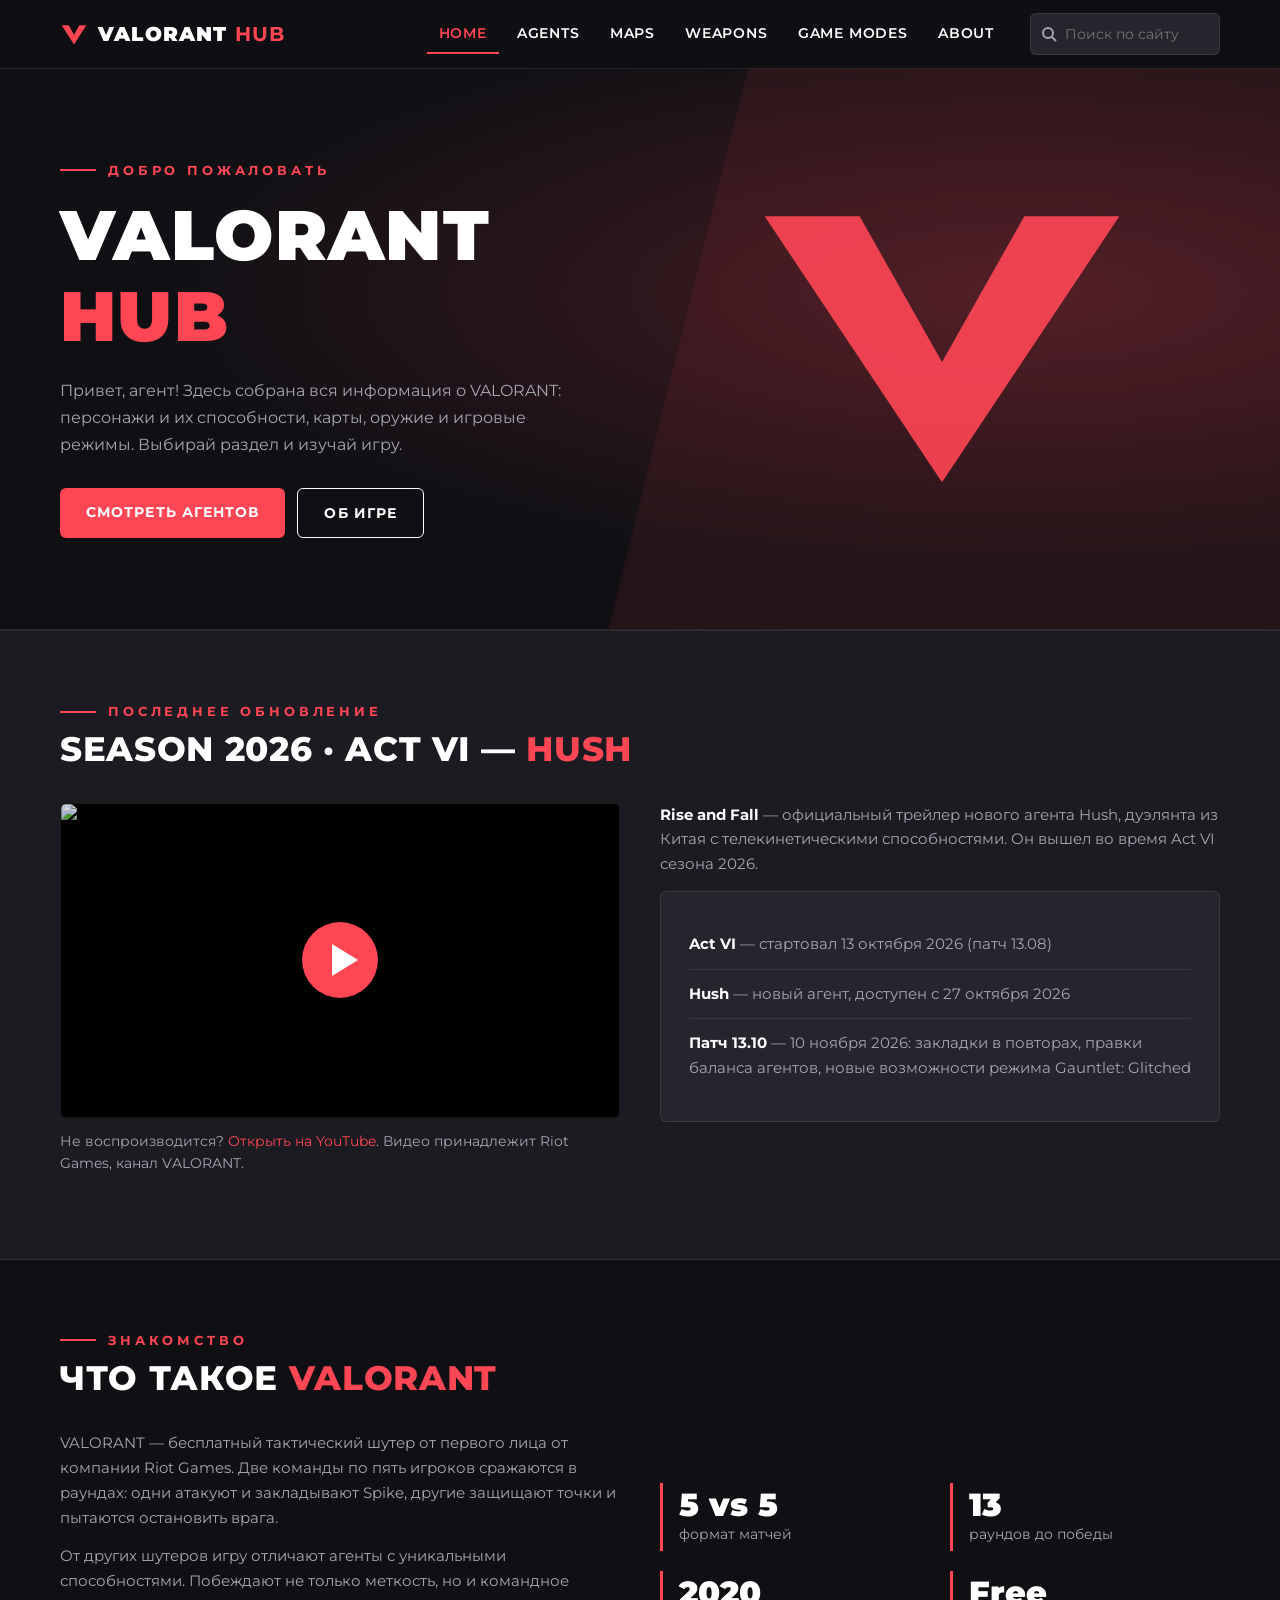
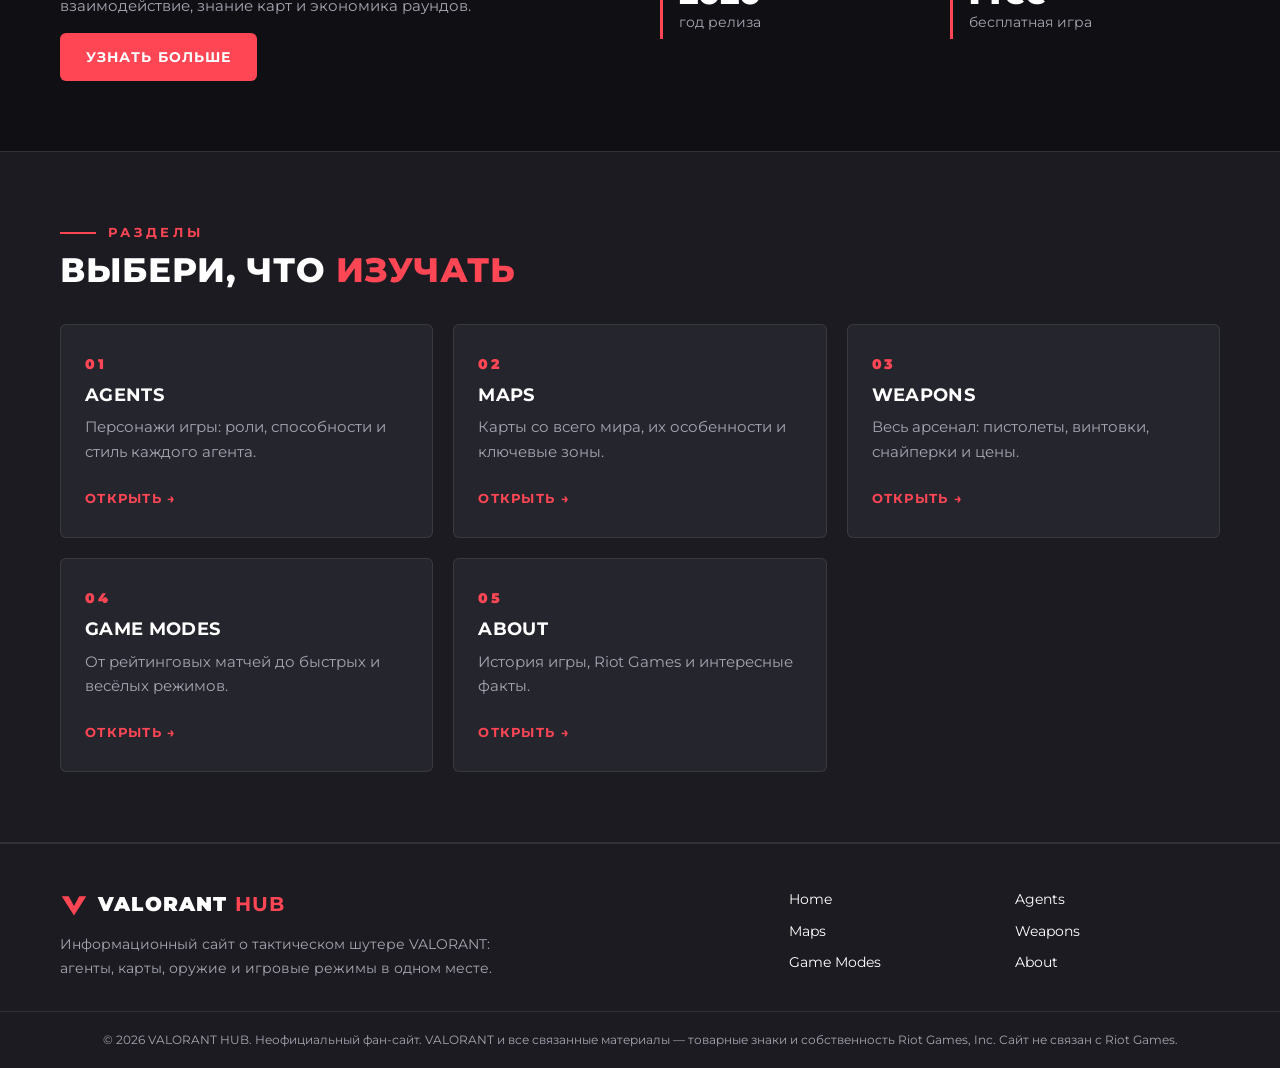
==== commit ec486575: "Add latest update trailer (Act VI / Hush) to home page, add Hush agent Co-Authored-By: Claude Sonnet" ====
--- a/index.html
+++ b/index.html
@@ -22,6 +22,27 @@
 </div>
 <div class="hero-art" id="hero-art"><div class="fallback"><svg viewBox="0 0 120 100" aria-hidden="true"><path fill="#FF4655" d="M4 8h30l26 46 26-46h30L60 92z"/></svg></div></div>
 </div></section>
+
+<section class="section alt" id="trailer"><div class="container">
+<div class="section-head"><div class="eyebrow">Последнее обновление</div><h2>Season 2026 · Act VI — <span class="accent">Hush</span></h2></div>
+<div class="split" style="align-items:start">
+<div>
+<div class="video" id="trailer-box" data-yt="AfcCyTsh4ag">
+<button class="video-play" type="button" aria-label="Смотреть трейлер">
+<img src="https://i.ytimg.com/vi/AfcCyTsh4ag/hqdefault.jpg" alt="Трейлер Hush — Rise and Fall" loading="lazy">
+<span class="play-icon" aria-hidden="true"></span></button>
+</div>
+<p class="note" style="margin-top:12px">Не воспроизводится? <a href="https://www.youtube.com/watch?v=AfcCyTsh4ag" target="_blank" rel="noopener">Открыть на YouTube</a>. Видео принадлежит Riot Games, канал VALORANT.</p>
+</div>
+<div>
+<p style="color:var(--muted);margin-bottom:14px"><b style="color:#fff">Rise and Fall</b> — официальный трейлер нового агента Hush, дуэлянта из Китая с телекинетическими способностями. Он вышел во время Act VI сезона 2026.</p>
+<div class="panel"><ul>
+<li><b>Act VI</b> — стартовал 13 октября 2026 (патч 13.08)</li>
+<li><b>Hush</b> — новый агент, доступен с 27 октября 2026</li>
+<li><b>Патч 13.10</b> — 10 ноября 2026: закладки в повторах, правки баланса агентов, новые возможности режима Gauntlet: Glitched</li>
+</ul></div>
+</div>
+</div></div></section>
 
 <section class="section"><div class="container">
 <div class="section-head"><div class="eyebrow">Знакомство</div><h2>Что такое <span class="accent">VALORANT</span></h2></div>
--- a/css/style.css
+++ b/css/style.css
@@ -143,6 +143,16 @@
 .timeline p{color:var(--muted)}
 .empty{color:var(--muted);padding:30px 0}
 
+/* video */
+.video{position:relative;aspect-ratio:16/9;background:#000;border:1px solid var(--line);border-radius:var(--radius);overflow:hidden}
+.video iframe,.video-play{position:absolute;inset:0;width:100%;height:100%;border:0}
+.video-play{padding:0;background:#000;cursor:pointer;display:block}
+.video-play img{width:100%;height:100%;object-fit:cover;opacity:.85;transition:opacity .2s,transform .4s}
+.video-play:hover img{opacity:1;transform:scale(1.03)}
+.play-icon{position:absolute;left:50%;top:50%;width:76px;height:76px;margin:-38px 0 0 -38px;background:var(--red);border-radius:50%;box-shadow:0 8px 30px rgba(0,0,0,.5);transition:background .2s}
+.play-icon::before{content:"";position:absolute;left:30px;top:22px;border-left:26px solid #fff;border-top:16px solid transparent;border-bottom:16px solid transparent}
+.video-play:hover .play-icon{background:var(--red-dark)}
+
 /* footer */
 .site-footer{background:var(--card-2);border-top:1px solid var(--line);margin-top:0}
 .footer-inner{display:grid;grid-template-columns:1.6fr 1fr;gap:40px;padding:44px 20px 30px}
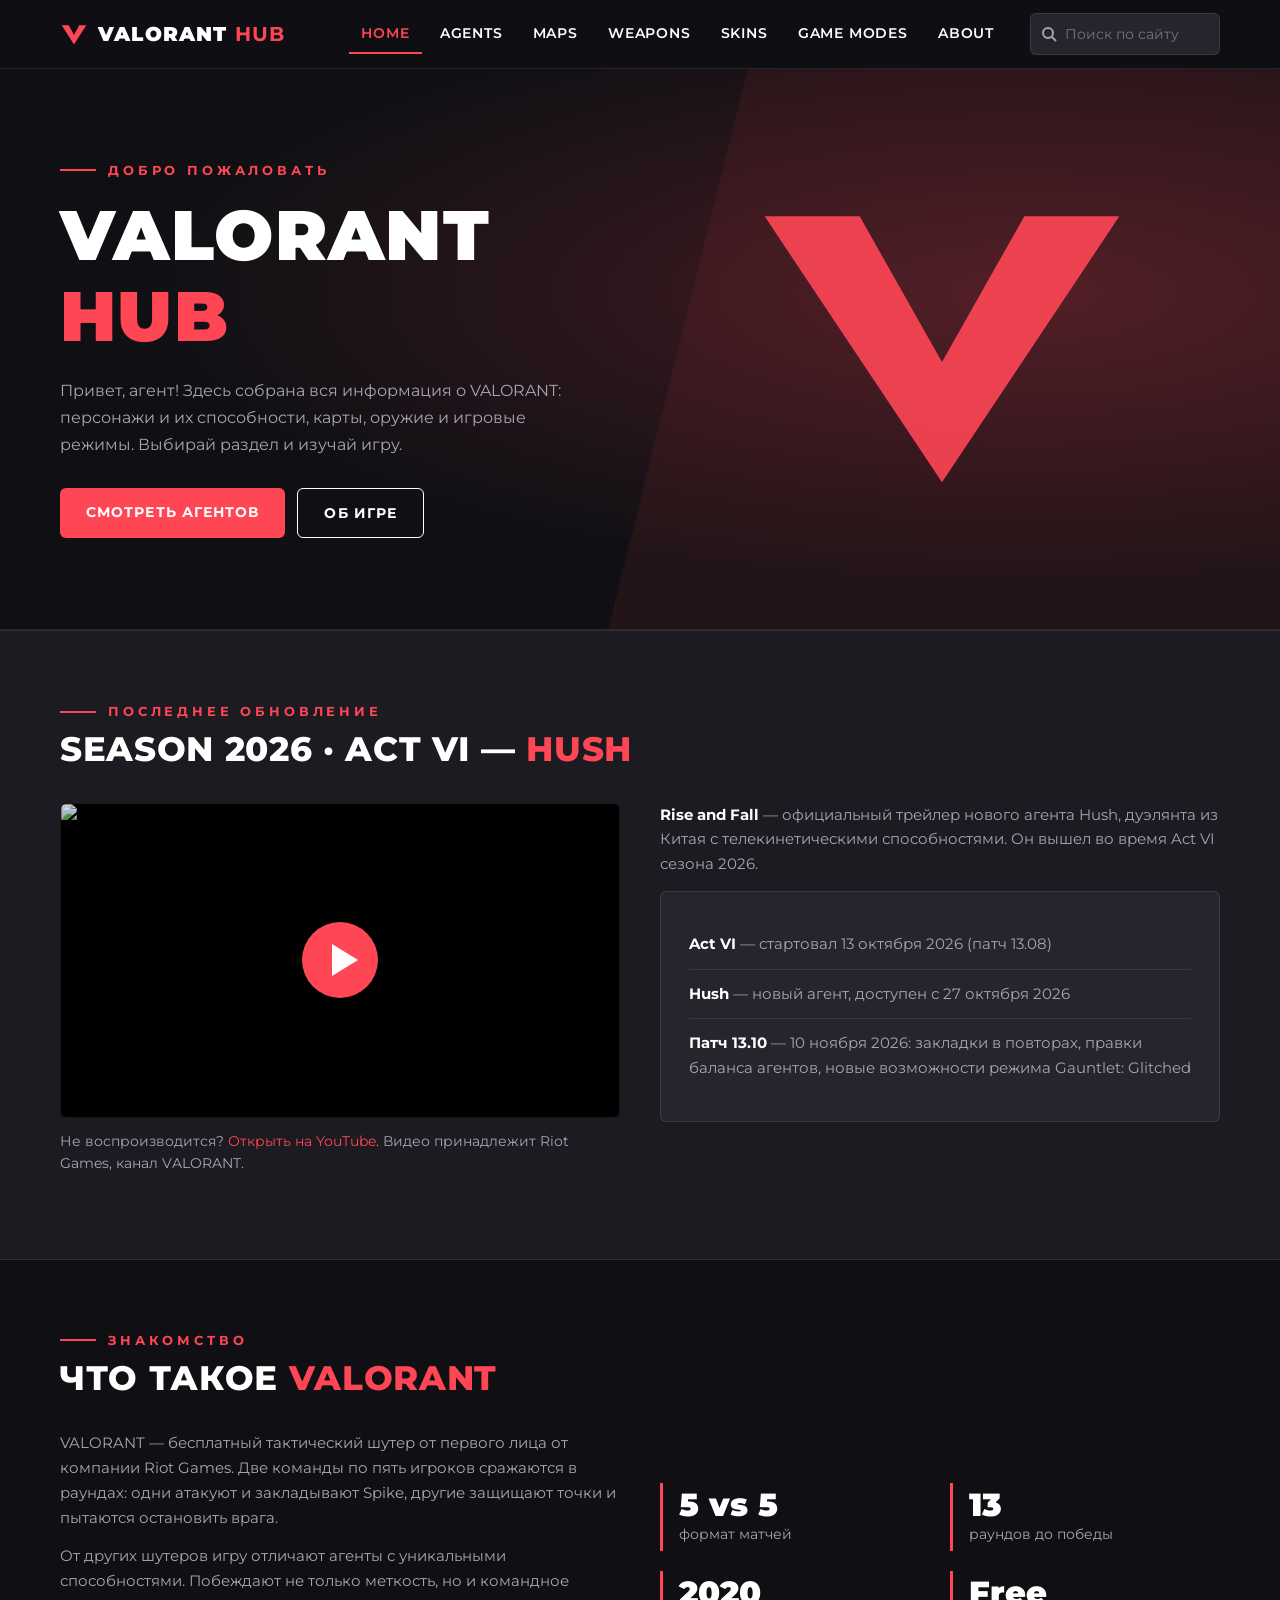
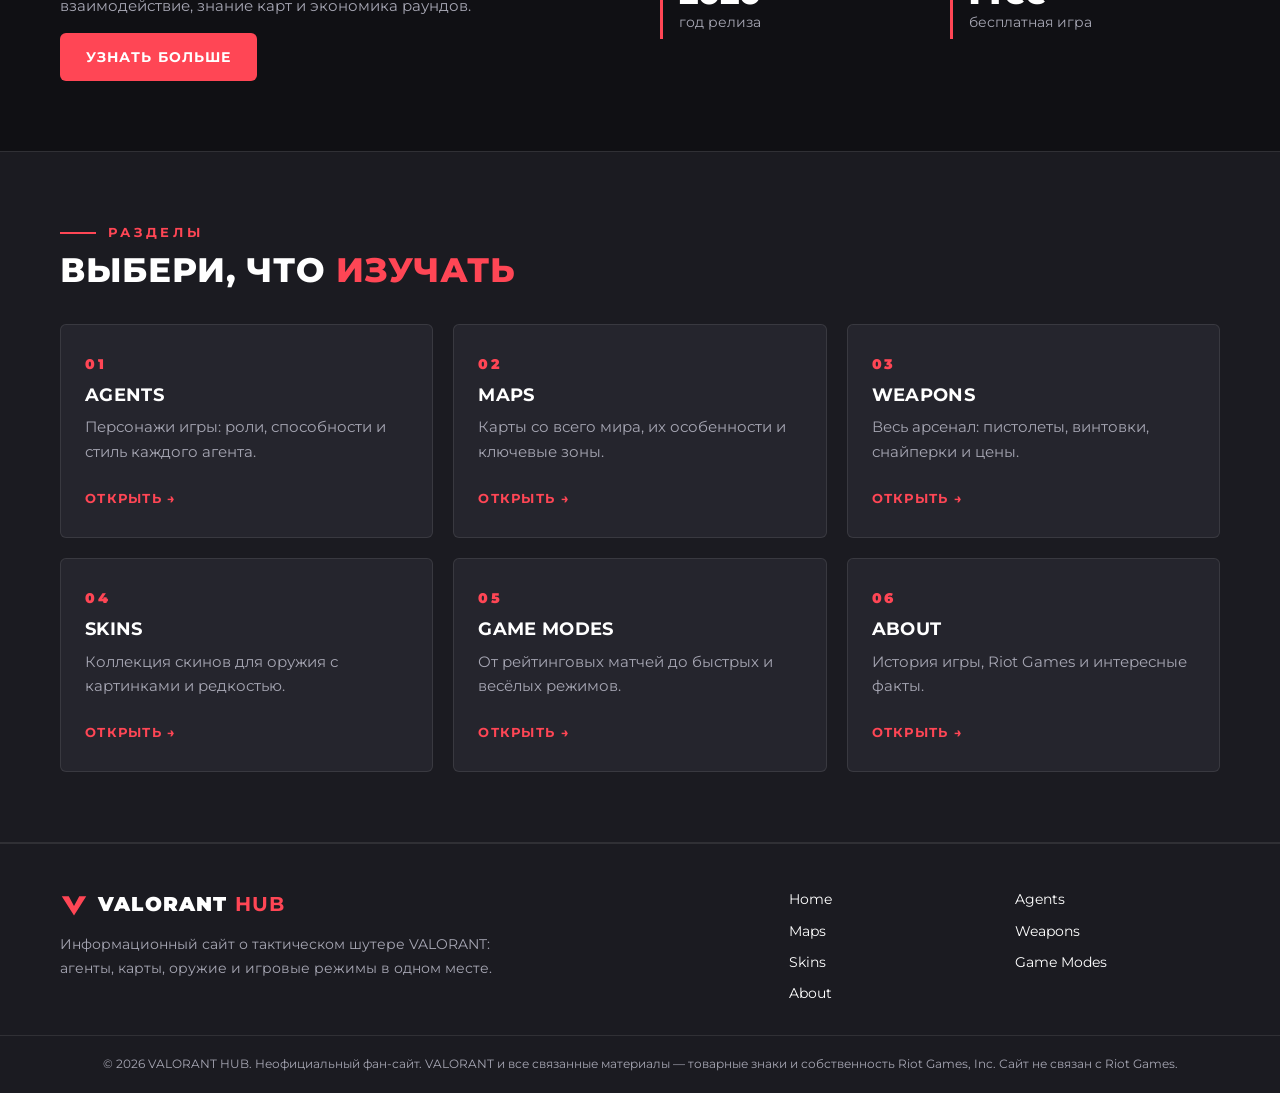
==== commit 7aa9c01d: "Optimize: cache API data, lazy images, defer scripts, preconnect, new 404 Co-Authored-By: Claude Son" ====
--- a/index.html
+++ b/index.html
@@ -6,13 +6,21 @@
 <title>VALORANT HUB — всё об игре VALORANT</title>
 <meta name="description" content="VALORANT HUB — информационный сайт об игре VALORANT: агенты, карты, оружие и игровые режимы.">
 <meta name="theme-color" content="#101014">
+<meta property="og:type" content="website">
+<meta property="og:title" content="VALORANT HUB — всё об игре VALORANT">
+<meta property="og:description" content="VALORANT HUB — информационный сайт об игре VALORANT: агенты, карты, оружие и игровые режимы.">
+<meta property="og:locale" content="ru_RU">
 <link rel="icon" href="data:image/svg+xml,%3Csvg xmlns='http://www.w3.org/2000/svg' viewBox='0 0 32 32'%3E%3Crect width='32' height='32' fill='%23101014'/%3E%3Cpath fill='%23FF4655' d='M3 7h8l5 9 5-9h8L16 26z'/%3E%3C/svg%3E">
 <link rel="preconnect" href="https://fonts.googleapis.com">
+<link rel="preconnect" href="https://fonts.gstatic.com" crossorigin>
+<link rel="preconnect" href="https://media.valorant-api.com" crossorigin>
+<link rel="dns-prefetch" href="https://valorant-api.com">
 <link href="https://fonts.googleapis.com/css2?family=Montserrat:wght@400;600;700;800;900&display=swap" rel="stylesheet">
 <link rel="stylesheet" href="css/style.css">
 </head>
 <body data-page="home">
 <main>
+<noscript><p class="noscript">Для работы сайта нужен включённый JavaScript: шапка, поиск и карточки строятся скриптом.</p></noscript>
 <section class="hero"><div class="container hero-inner">
 <div class="hero-text">
 <div class="eyebrow">Добро пожаловать</div>
@@ -65,7 +73,7 @@
 <div class="grid c3 single" id="home-cards"></div>
 </div></section>
 </main>
-<script src="js/data.js"></script>
-<script src="js/main.js"></script>
+<script src="js/data.js" defer></script>
+<script src="js/main.js" defer></script>
 </body>
 </html>
--- a/css/style.css
+++ b/css/style.css
@@ -143,6 +143,19 @@
 .timeline p{color:var(--muted)}
 .empty{color:var(--muted);padding:30px 0}
 
+/* skins */
+.toolbar{display:flex;flex-wrap:wrap;gap:12px;align-items:center;margin-bottom:18px}
+.toolbar input,.toolbar select{background:var(--card);border:1px solid var(--line);color:var(--white);border-radius:var(--radius);padding:11px 14px;font:inherit;font-size:.9rem;min-width:0}
+.toolbar input{flex:1 1 240px}
+.toolbar select{flex:0 1 200px}
+.toolbar input:focus,.toolbar select:focus{outline:none;border-color:var(--red)}
+.toolbar select option{background:var(--card)}
+.count{color:var(--muted);font-size:.85rem;margin-left:auto}
+.card.skin{border-top:3px solid var(--tier,var(--line))}
+.card.skin .body p{margin-top:4px}
+.card.skin .tag{color:var(--tier,var(--red));border-color:var(--tier,var(--red))}
+.card.skin h3{font-size:1rem}
+
 /* video */
 .video{position:relative;aspect-ratio:16/9;background:#000;border:1px solid var(--line);border-radius:var(--radius);overflow:hidden}
 .video iframe,.video-play{position:absolute;inset:0;width:100%;height:100%;border:0}
@@ -197,3 +210,12 @@
 @media(max-width:380px){
   .grid.c2,.grid.c3,.grid.c4,.grid.c5{grid-template-columns:1fr}
 }
+
+/* пока шапка не вставлена скриптом — резервируем место, чтобы страница не «прыгала» */
+body:not(.ready)::before{content:"";display:block;height:68px;border-bottom:1px solid var(--line)}
+:focus-visible{outline:2px solid var(--red);outline-offset:2px}
+.search input:focus-visible,.toolbar input:focus-visible,.toolbar select:focus-visible{outline:none}
+.noscript{max-width:720px;margin:40px auto;padding:0 20px;color:var(--muted)}
+@media (prefers-reduced-motion:reduce){
+  *,*::before,*::after{animation-duration:.01ms!important;transition-duration:.01ms!important;scroll-behavior:auto!important}
+}
